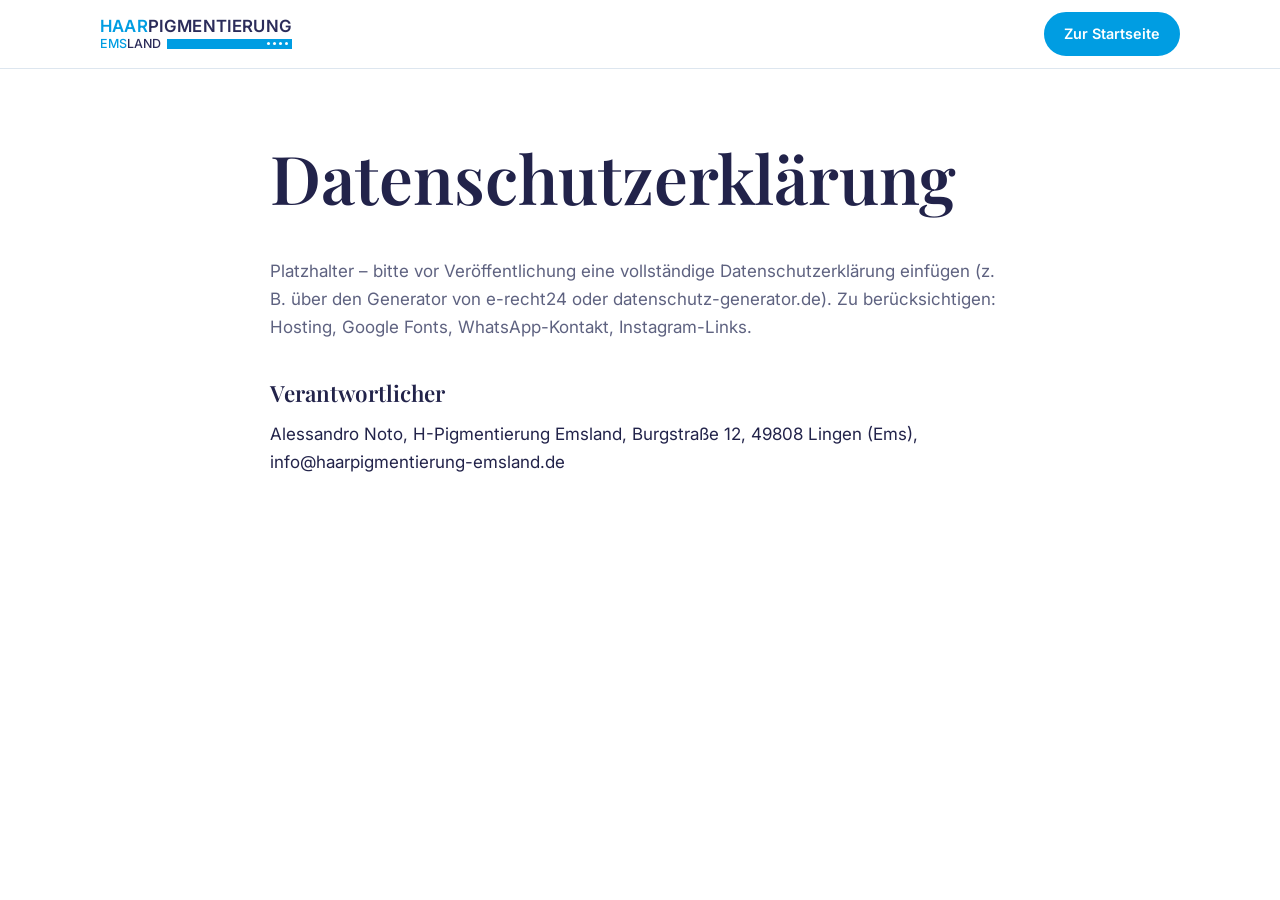
==== datenschutz.html @ f4103098 "Branding aus Instagram übernehmen: Logo, Markenfarben, Studio im 740 Tattoo, Instagram-DM Co-Authore" ====
<!doctype html>
<html lang="de">
<head>
  <meta charset="utf-8">
  <meta name="viewport" content="width=device-width, initial-scale=1">
  <meta name="robots" content="noindex">
  <title>Datenschutzerklärung – Haarpigmentierung Emsland</title>
  <link rel="preconnect" href="https://fonts.googleapis.com">
  <link rel="preconnect" href="https://fonts.gstatic.com" crossorigin>
  <link href="https://fonts.googleapis.com/css2?family=Inter:wght@400;500;600&family=Playfair+Display:wght@500;600&display=swap" rel="stylesheet">
  <link rel="stylesheet" href="assets/styles.css">
</head>
<body>
  <header class="site-header"><div class="container nav"><a href="index.html" class="logo" aria-label="Haarpigmentierung Emsland – Startseite"><span class="l1"><b>HAAR</b>PIGMENTIERUNG</span><span class="l2"><span><b>EMS</b>LAND</span><i></i></span></a><a href="index.html" class="btn btn-small">Zur Startseite</a></div></header>
  <main class="legal">
    <div class="container narrow">
      <h1>Datenschutzerklärung</h1>
      <p class="muted">Platzhalter – bitte vor Veröffentlichung eine vollständige Datenschutzerklärung einfügen (z. B. über den Generator von e-recht24 oder datenschutz-generator.de). Zu berücksichtigen: Hosting, Google Fonts, WhatsApp-Kontakt, Instagram-Links.</p>
      <h2>Verantwortlicher</h2>
      <p>Alessandro Noto, H-Pigmentierung Emsland, Burgstraße 12, 49808 Lingen (Ems), info@haarpigmentierung-emsland.de</p>
    </div>
  </main>
</body>
</html>
---- assets/styles.css ----
:root {
  /* Markenfarben aus dem Logo */
  --blue: #009de2;
  --navy: #2b2c5a;
  --navy-deep: #1b1c3d;

  --bg: #ffffff;
  --bg-alt: #f2f7fb;
  --card: #ffffff;
  --text: #22234a;
  --muted: #5e6280;
  --accent: var(--blue);
  --accent-dark: #0083bd;
  --border: #dde6ef;
  --radius: 14px;
  --max: 1120px;
}

* { box-sizing: border-box; }
html { scroll-behavior: smooth; scroll-padding-top: 72px; }
body {
  margin: 0;
  background: var(--bg);
  color: var(--text);
  font: 400 17px/1.65 "Inter", system-ui, sans-serif;
  -webkit-font-smoothing: antialiased;
}
img { max-width: 100%; display: block; border-radius: var(--radius); }
a { color: var(--accent); }
h1, h2, h3 { font-family: "Playfair Display", Georgia, serif; font-weight: 600; line-height: 1.15; margin: 0 0 .6em; }
h1 { font-size: clamp(2.4rem, 6vw, 4.2rem); }
h2 { font-size: clamp(1.8rem, 4vw, 2.6rem); }
h3 { font-size: 1.25rem; }
p { margin: 0 0 1em; }

.container { width: 100%; max-width: var(--max); margin: 0 auto; padding: 0 20px; }
.narrow { max-width: 780px; }
.section { padding: 96px 0; }
.section-alt { background: var(--bg-alt); }
.eyebrow { text-transform: uppercase; letter-spacing: .16em; font-size: .78rem; font-weight: 600; color: var(--accent); margin-bottom: .8em; }
.muted { color: var(--muted); }
.lead { font-size: 1.15rem; color: var(--muted); max-width: 620px; }

/* Buttons */
.btn {
  display: inline-block; background: var(--accent); color: #fff; text-decoration: none;
  font-weight: 600; padding: 14px 26px; border-radius: 999px; border: 2px solid var(--accent);
  cursor: pointer; font-size: 1rem; transition: background .2s, transform .2s;
}
.btn:hover { background: var(--accent-dark); border-color: var(--accent-dark); transform: translateY(-1px); }
.btn-ghost { background: transparent; color: var(--text); border-color: var(--border); }
.btn-ghost:hover { background: var(--card); border-color: var(--accent); }
.btn-small { padding: 8px 18px; font-size: .9rem; }

/* Header */
.site-header {
  position: sticky; top: 0; z-index: 50;
  background: rgba(255,255,255,.92); backdrop-filter: blur(10px);
  border-bottom: 1px solid var(--border);
}
.nav { display: flex; align-items: center; justify-content: space-between; height: 68px; }
.logo { text-decoration: none; color: var(--navy); font-family: "Inter", sans-serif; font-weight: 600; line-height: 1; display: grid; gap: 3px; }
.logo b { color: var(--blue); font-weight: 600; }
.logo .l1 { font-size: 1.05rem; letter-spacing: .01em; }
.logo .l2 { font-size: .78rem; display: flex; align-items: center; gap: 6px; font-weight: 500; }
.logo .l2 b { font-weight: 500; }
.logo .l2 i { flex: 1; min-width: 60px; height: 10px; background: var(--blue); position: relative; }
.logo .l2 i::after { content: ""; position: absolute; right: 4px; top: 3.5px; width: 3px; height: 3px; border-radius: 50%; background: #fff; box-shadow: -6px 0 #fff, -12px 0 #fff, -18px 0 #fff; }
.hero .logo, .site-footer .logo { color: #fff; }
.nav-links { display: flex; align-items: center; gap: 26px; }
.nav-links a:not(.btn) { color: var(--text); text-decoration: none; font-size: .95rem; opacity: .85; }
.nav-links a:not(.btn):hover { opacity: 1; color: var(--accent); }
.nav-toggle { display: none; background: none; border: 0; padding: 8px; cursor: pointer; }
.nav-toggle span { display: block; width: 24px; height: 2px; background: var(--navy); margin: 5px 0; }

/* Hero */
.hero {
  min-height: calc(100vh - 68px); display: flex; align-items: center; padding: 80px 0;
  background:
    linear-gradient(90deg, rgba(27,28,61,.97) 35%, rgba(27,28,61,.7)),
    radial-gradient(circle at 80% 40%, #0a6fa8 0%, transparent 60%),
    var(--navy-deep);
  color: #fff;
  /* Mit Foto: url("img/hero.jpg") center/cover hinter den Verläufen ergänzen */
}
.hero .lead, .hero .trust { color: #c9cde6; }
.hero .btn-ghost { color: #fff; border-color: rgba(255,255,255,.35); }
.hero .btn-ghost:hover { background: rgba(255,255,255,.08); border-color: var(--blue); }
.hero-cta { display: flex; flex-wrap: wrap; gap: 14px; margin: 30px 0; }
.trust { list-style: none; padding: 0; margin: 0; display: flex; flex-wrap: wrap; gap: 10px 26px; color: var(--muted); font-size: .92rem; }
.trust li::before { content: "✓"; color: var(--accent); margin-right: 8px; }

/* Cards */
.cards { display: grid; grid-template-columns: repeat(auto-fit, minmax(240px, 1fr)); gap: 20px; margin-top: 36px; }
.card, .steps li, .stat, .contact-form { box-shadow: 0 6px 24px rgba(34,35,74,.06); }
.card { background: var(--card); border: 1px solid var(--border); border-radius: var(--radius); padding: 28px; }
.card p { color: var(--muted); margin: 0; }

/* Split */
.split { display: grid; grid-template-columns: 1fr 1fr; gap: 56px; align-items: center; }
.feature-list { list-style: none; padding: 0; margin: 24px 0 0; }
.feature-list li { padding: 12px 0 12px 30px; border-bottom: 1px solid var(--border); position: relative; color: var(--muted); }
.feature-list li strong { color: var(--text); }
.feature-list li::before { content: ""; position: absolute; left: 0; top: 21px; width: 12px; height: 12px; border-radius: 50%; background: var(--accent); }
.stat-grid { display: grid; grid-template-columns: 1fr 1fr; gap: 16px; }
.stat { background: var(--card); border: 1px solid var(--border); border-radius: var(--radius); padding: 28px 22px; color: var(--muted); font-size: .95rem; }
.stat span { display: block; font-family: "Playfair Display", serif; font-size: 2.3rem; color: var(--accent); line-height: 1.1; margin-bottom: 6px; }

/* Steps */
.steps { list-style: none; counter-reset: step; padding: 0; margin: 36px 0 0; display: grid; grid-template-columns: repeat(auto-fit, minmax(230px, 1fr)); gap: 20px; }
.steps li { counter-increment: step; background: var(--card); border: 1px solid var(--border); border-radius: var(--radius); padding: 28px; }
.steps li::before { content: "0" counter(step); display: block; font-family: "Playfair Display", serif; font-size: 2rem; color: var(--accent); margin-bottom: 10px; }
.steps p { color: var(--muted); margin: 0; }

/* Gallery / Platzhalter */
.gallery { display: grid; grid-template-columns: repeat(auto-fill, minmax(260px, 1fr)); gap: 16px; margin-top: 30px; }
.gallery img { aspect-ratio: 4/5; object-fit: cover; width: 100%; }
.ph {
  aspect-ratio: 4/5; border: 1px dashed #b9c7d6; border-radius: var(--radius);
  display: grid; place-items: center; color: #8a93a8; font-size: .9rem; background: #e9f0f6;
}
.ph-portrait { aspect-ratio: 4/5; }

/* FAQ */
details { border-bottom: 1px solid var(--border); padding: 18px 0; }
summary { cursor: pointer; font-weight: 600; font-size: 1.05rem; list-style: none; display: flex; justify-content: space-between; gap: 20px; }
summary::-webkit-details-marker { display: none; }
summary::after { content: "+"; color: var(--accent); font-size: 1.4rem; line-height: 1; transition: transform .2s; }
details[open] summary::after { transform: rotate(45deg); }
details p { color: var(--muted); margin: 12px 0 0; }

/* Kontakt */
.contact { background: linear-gradient(180deg, var(--bg) 0%, #e3f2fb 100%); }
.contact-list { list-style: none; padding: 0; margin: 24px 0 0; }
.contact-list li { padding: 8px 0; color: var(--muted); }
.contact-list strong { color: var(--text); }
.contact-form { background: var(--card); border: 1px solid var(--border); border-radius: var(--radius); padding: 30px; display: grid; gap: 16px; }
.contact-form label { display: grid; gap: 6px; font-size: .9rem; color: var(--muted); }
.contact-form input, .contact-form select, .contact-form textarea {
  background: var(--bg-alt); border: 1px solid var(--border); border-radius: 10px; color: var(--text);
  padding: 12px 14px; font: inherit;
}
.contact-form input:focus, .contact-form select:focus, .contact-form textarea:focus { outline: 2px solid var(--accent); border-color: transparent; }
.contact-form .check { display: flex; gap: 10px; align-items: flex-start; font-size: .85rem; }
.contact-form .check input { margin-top: 4px; }
.form-note { font-size: .8rem; color: var(--muted); margin: 0; text-align: center; }

/* Footer */
.site-footer { background: var(--navy-deep); padding: 30px 0; color: #c9cde6; font-size: .9rem; }
.footer-inner { display: flex; justify-content: space-between; flex-wrap: wrap; gap: 14px; }
.footer-inner p { margin: 0; }
.footer-inner nav { display: flex; gap: 20px; }
.footer-inner a { color: #c9cde6; text-decoration: none; }
.footer-inner a:hover { color: var(--accent); }

/* WhatsApp-Button */
.wa-float {
  position: fixed; right: 20px; bottom: 20px; z-index: 60; width: 58px; height: 58px; border-radius: 50%;
  background: #25d366; color: #fff; display: grid; place-items: center; box-shadow: 0 8px 24px rgba(0,0,0,.4);
  transition: transform .2s;
}
.wa-float:hover { transform: scale(1.07); }

/* Unterseiten */
.legal { padding: 70px 0; }
.legal h2 { font-size: 1.4rem; margin-top: 1.8em; }

/* Mobile */
@media (max-width: 860px) {
  .section { padding: 70px 0; }
  .split { grid-template-columns: 1fr; gap: 36px; }
  .nav-toggle { display: block; }
  .nav-links {
    position: absolute; top: 68px; left: 0; right: 0; flex-direction: column; align-items: flex-start;
    background: var(--bg); border-bottom: 1px solid var(--border); padding: 20px; gap: 18px; display: none;
  }
  .nav-links.open { display: flex; }
  .hero { min-height: auto; padding: 70px 0 80px; }
}
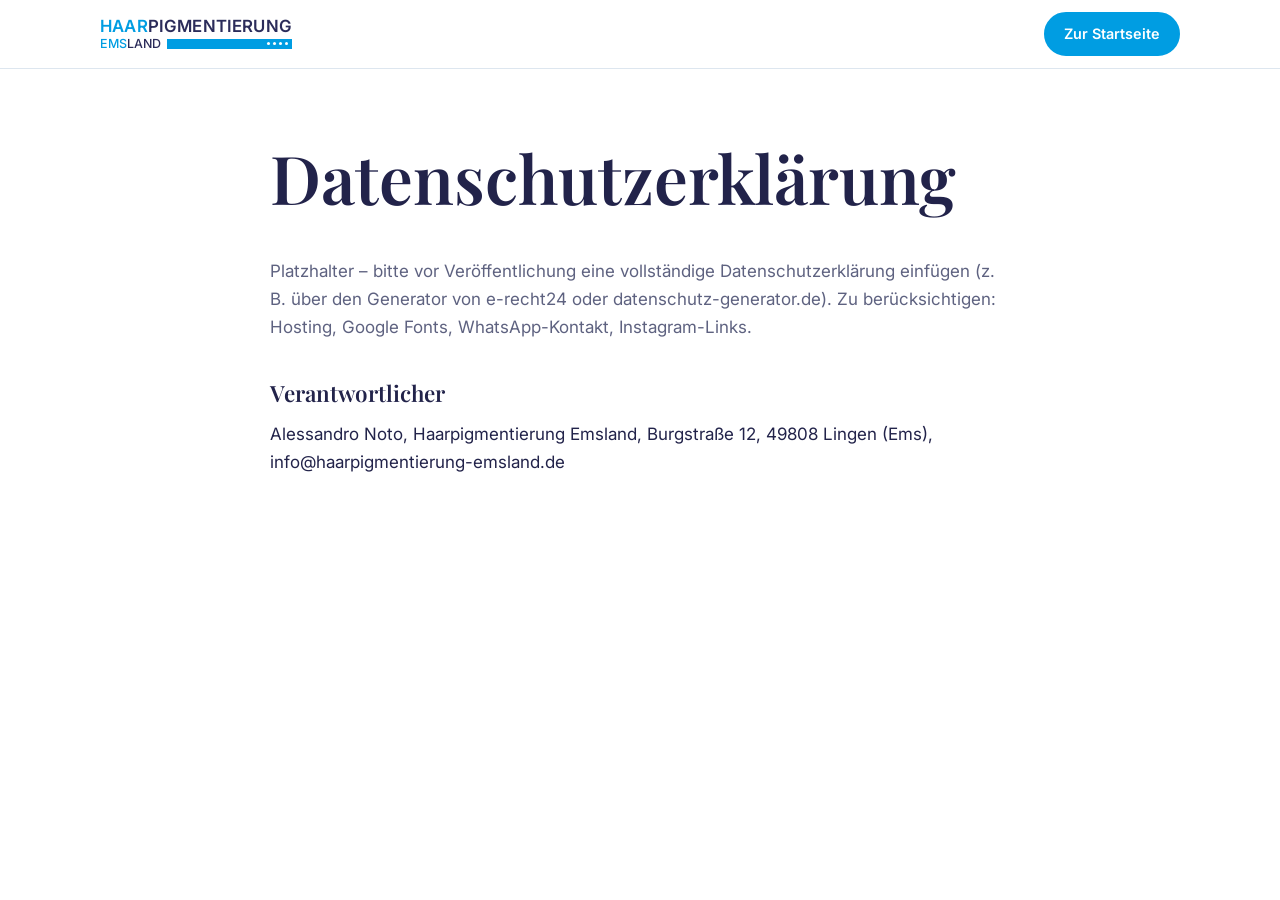
==== commit b359d797: "Telefon/WhatsApp eintragen, Firmenname Haarpigmentierung Emsland korrigieren Co-Authored-By: Claude " ====
--- a/datenschutz.html
+++ b/datenschutz.html
@@ -17,7 +17,7 @@
       <h1>Datenschutzerklärung</h1>
       <p class="muted">Platzhalter – bitte vor Veröffentlichung eine vollständige Datenschutzerklärung einfügen (z. B. über den Generator von e-recht24 oder datenschutz-generator.de). Zu berücksichtigen: Hosting, Google Fonts, WhatsApp-Kontakt, Instagram-Links.</p>
       <h2>Verantwortlicher</h2>
-      <p>Alessandro Noto, H-Pigmentierung Emsland, Burgstraße 12, 49808 Lingen (Ems), info@haarpigmentierung-emsland.de</p>
+      <p>Alessandro Noto, Haarpigmentierung Emsland, Burgstraße 12, 49808 Lingen (Ems), info@haarpigmentierung-emsland.de</p>
     </div>
   </main>
 </body>
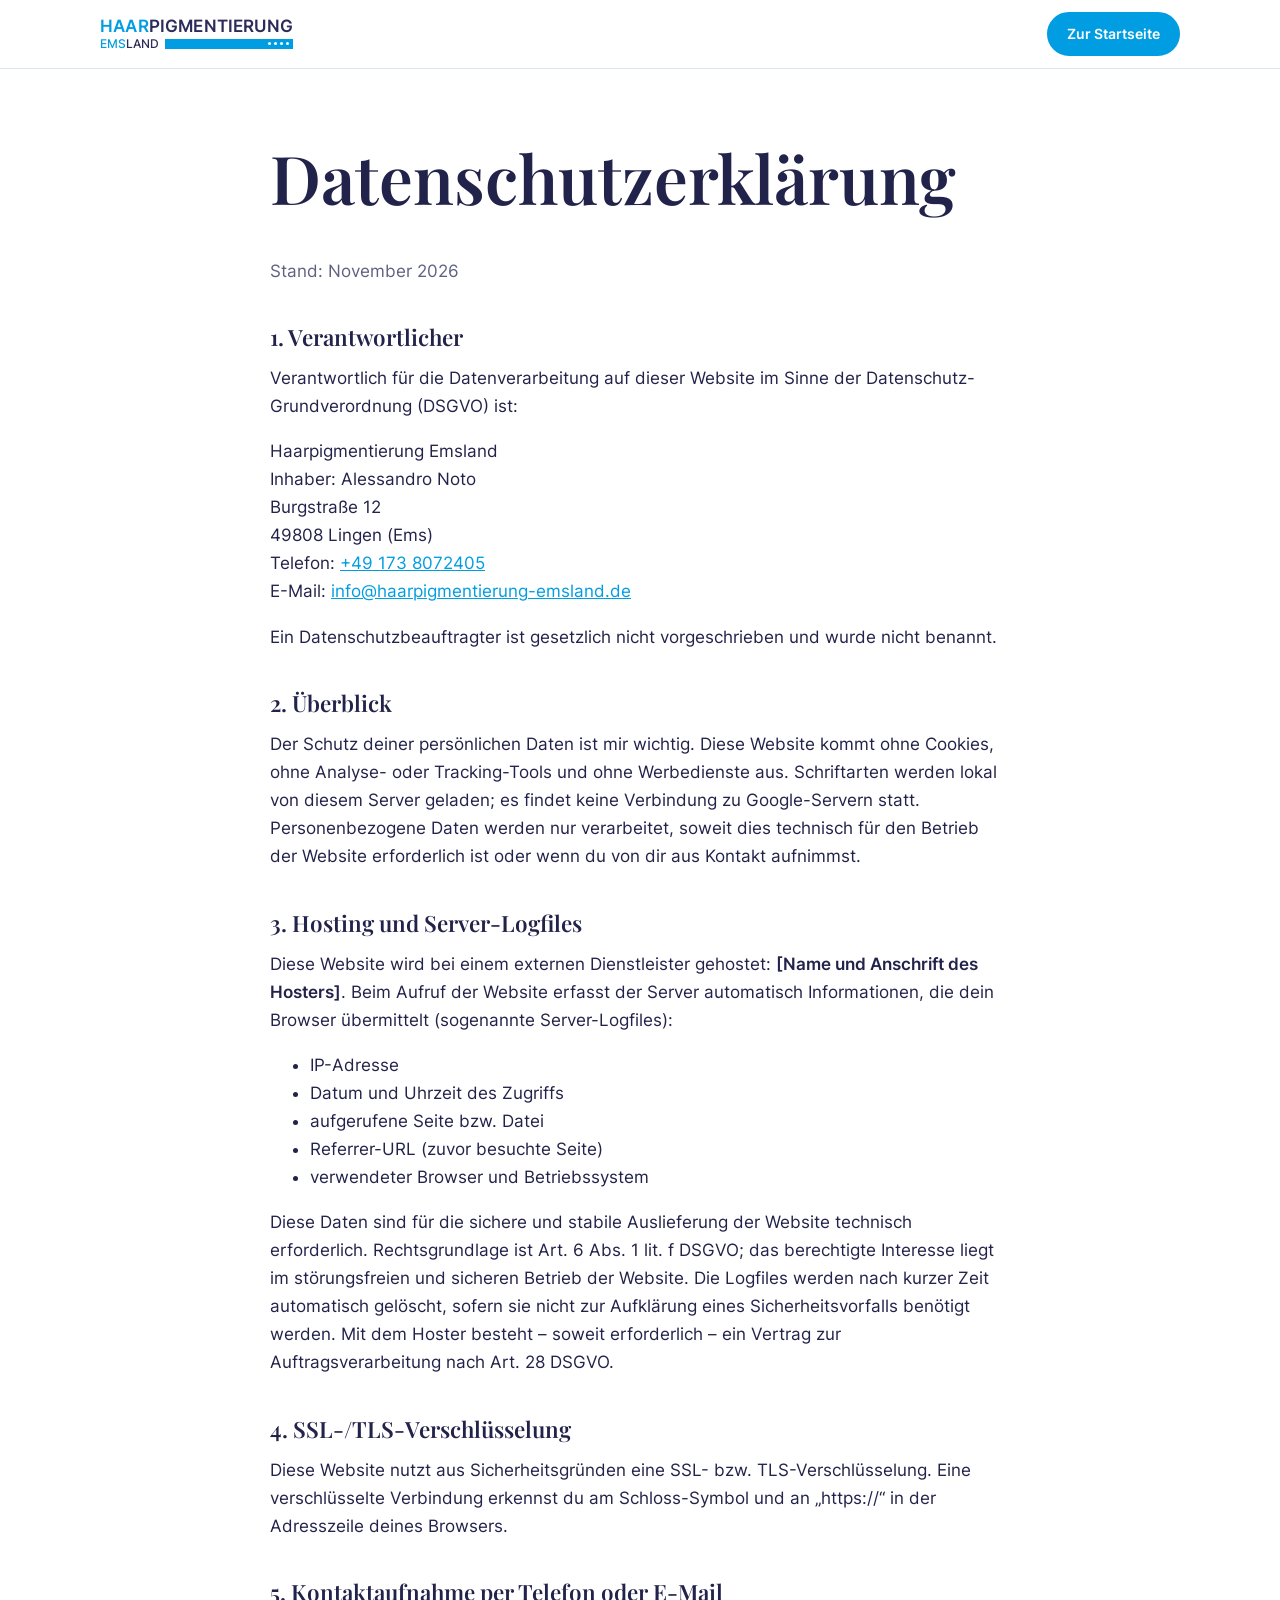
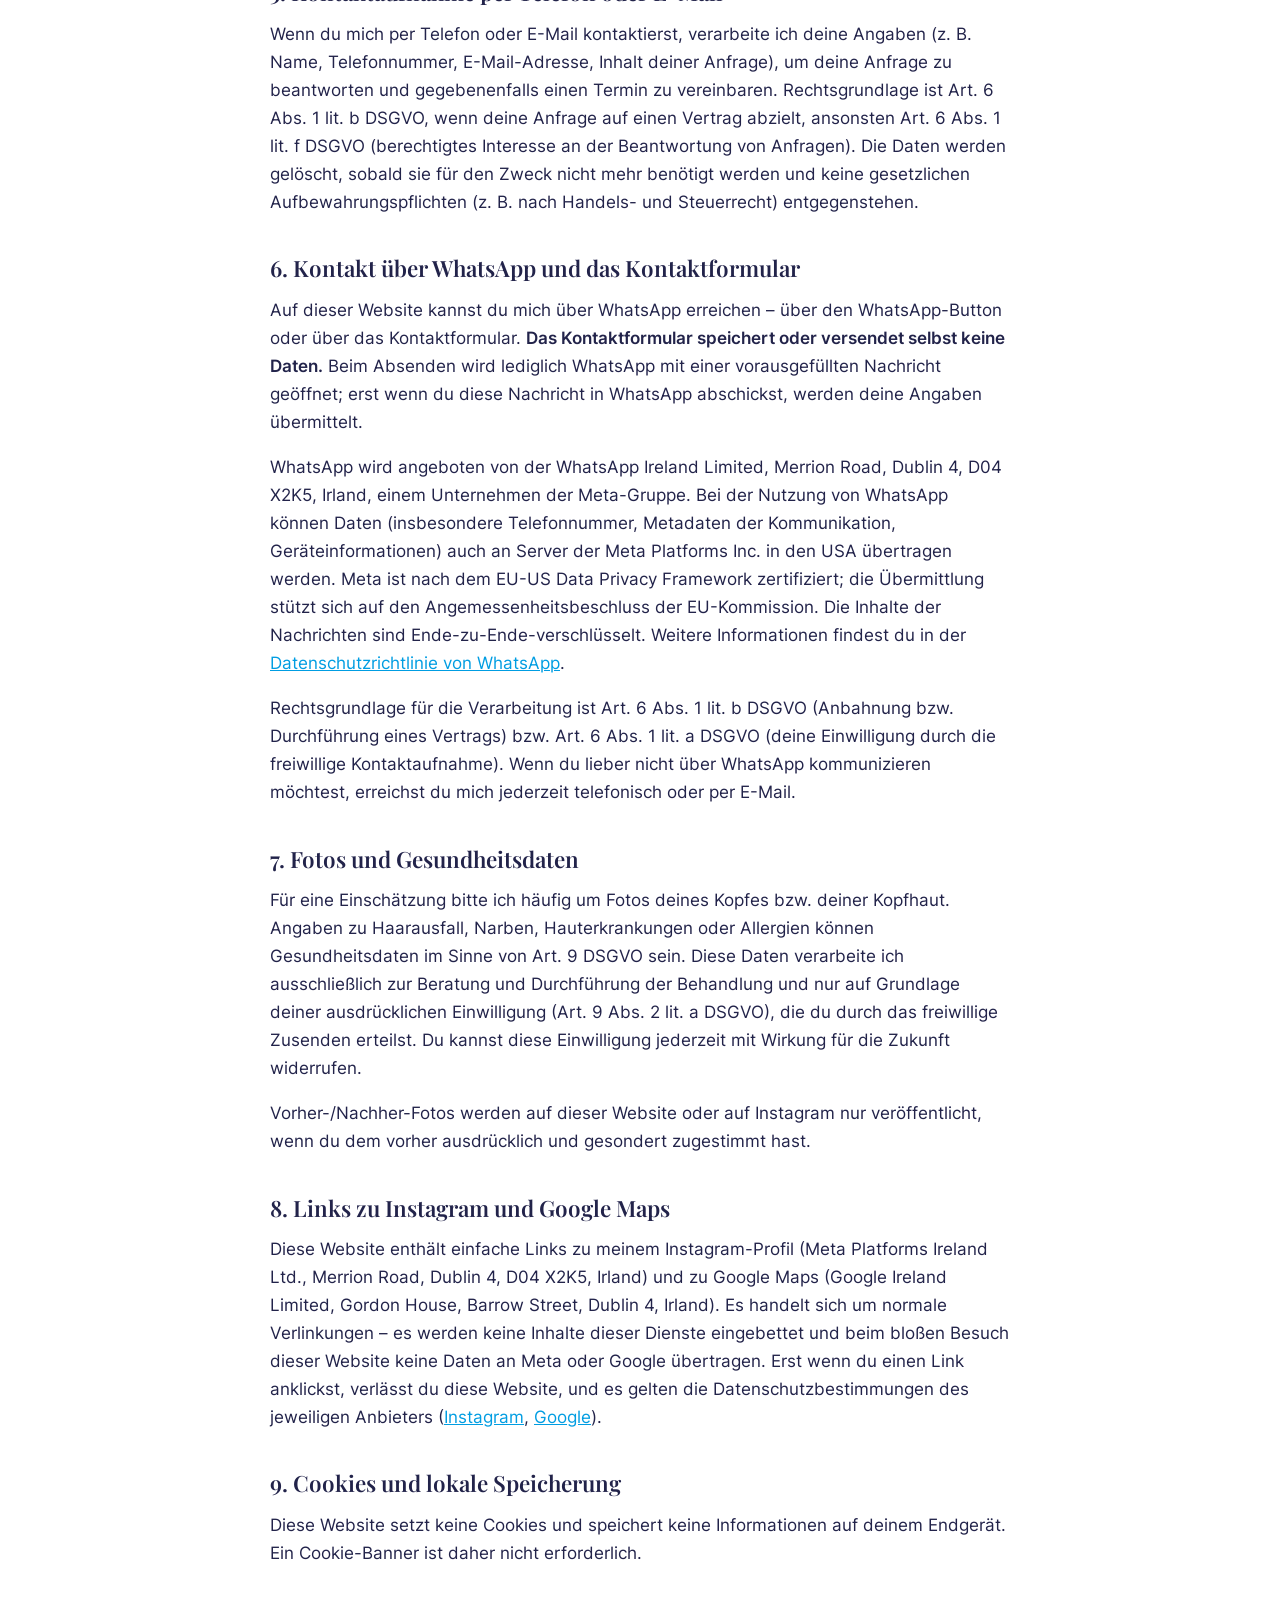
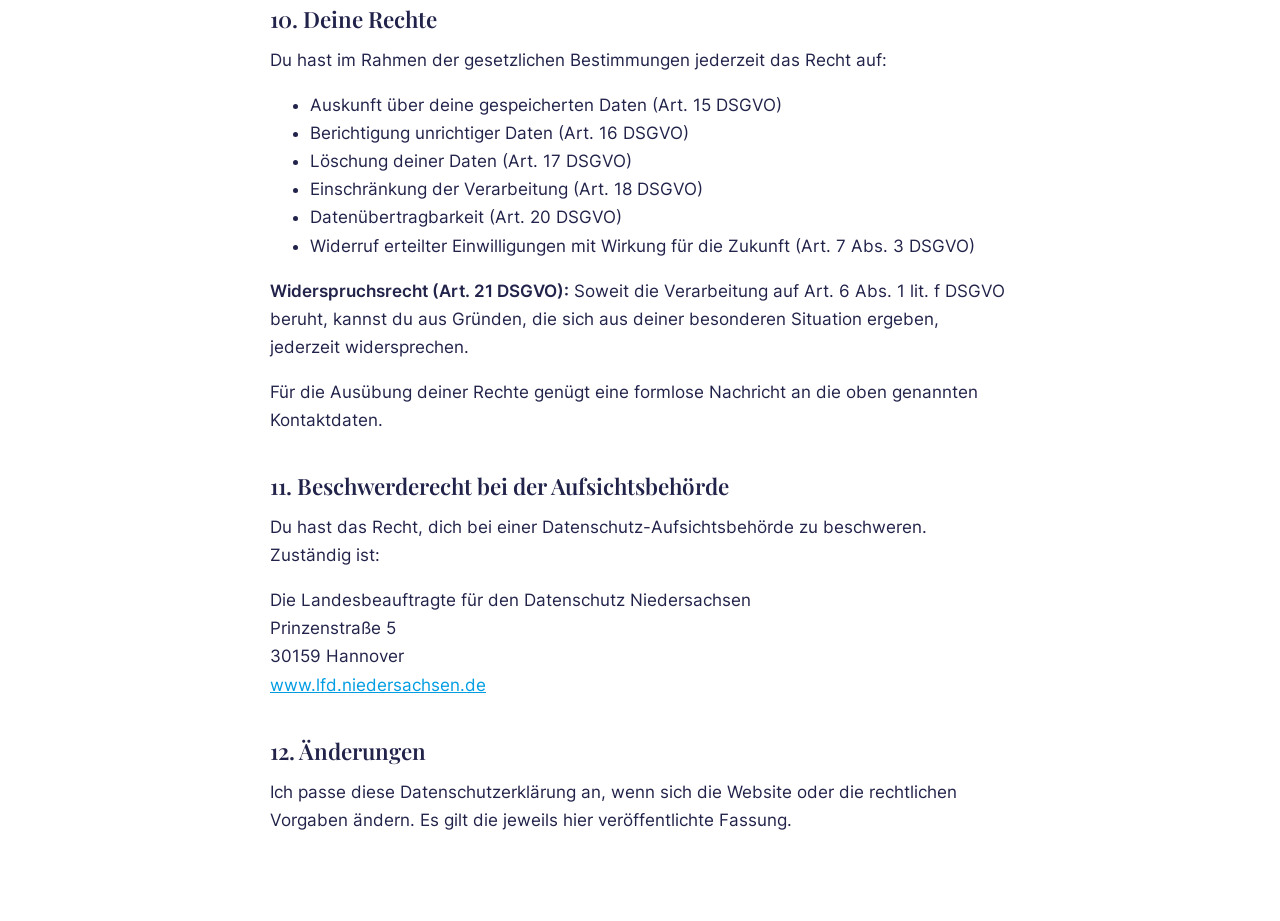
==== commit 5f0fd136: "Datenschutzerklärung erstellen, Schriften lokal einbinden (keine Google-Fonts-Verbindung) Co-Authore" ====
--- a/datenschutz.html
+++ b/datenschutz.html
@@ -5,9 +5,6 @@
   <meta name="viewport" content="width=device-width, initial-scale=1">
   <meta name="robots" content="noindex">
   <title>Datenschutzerklärung – Haarpigmentierung Emsland</title>
-  <link rel="preconnect" href="https://fonts.googleapis.com">
-  <link rel="preconnect" href="https://fonts.gstatic.com" crossorigin>
-  <link href="https://fonts.googleapis.com/css2?family=Inter:wght@400;500;600&family=Playfair+Display:wght@500;600&display=swap" rel="stylesheet">
   <link rel="stylesheet" href="assets/styles.css">
 </head>
 <body>
@@ -15,9 +12,67 @@
   <main class="legal">
     <div class="container narrow">
       <h1>Datenschutzerklärung</h1>
-      <p class="muted">Platzhalter – bitte vor Veröffentlichung eine vollständige Datenschutzerklärung einfügen (z. B. über den Generator von e-recht24 oder datenschutz-generator.de). Zu berücksichtigen: Hosting, Google Fonts, WhatsApp-Kontakt, Instagram-Links.</p>
-      <h2>Verantwortlicher</h2>
-      <p>Alessandro Noto, Haarpigmentierung Emsland, Burgstraße 12, 49808 Lingen (Ems), info@haarpigmentierung-emsland.de</p>
+      <p class="muted">Stand: November 2026</p>
+
+      <h2>1. Verantwortlicher</h2>
+      <p>Verantwortlich für die Datenverarbeitung auf dieser Website im Sinne der Datenschutz-Grundverordnung (DSGVO) ist:</p>
+      <p>Haarpigmentierung Emsland<br>Inhaber: Alessandro Noto<br>Burgstraße 12<br>49808 Lingen (Ems)<br>Telefon: <a href="tel:+491738072405">+49 173 8072405</a><br>E-Mail: <a href="mailto:info@haarpigmentierung-emsland.de">info@haarpigmentierung-emsland.de</a></p>
+      <p>Ein Datenschutzbeauftragter ist gesetzlich nicht vorgeschrieben und wurde nicht benannt.</p>
+
+      <h2>2. Überblick</h2>
+      <p>Der Schutz deiner persönlichen Daten ist mir wichtig. Diese Website kommt ohne Cookies, ohne Analyse- oder Tracking-Tools und ohne Werbedienste aus. Schriftarten werden lokal von diesem Server geladen; es findet keine Verbindung zu Google-Servern statt. Personenbezogene Daten werden nur verarbeitet, soweit dies technisch für den Betrieb der Website erforderlich ist oder wenn du von dir aus Kontakt aufnimmst.</p>
+
+      <h2>3. Hosting und Server-Logfiles</h2>
+      <p>Diese Website wird bei einem externen Dienstleister gehostet: <strong>[Name und Anschrift des Hosters]</strong>. Beim Aufruf der Website erfasst der Server automatisch Informationen, die dein Browser übermittelt (sogenannte Server-Logfiles):</p>
+      <ul>
+        <li>IP-Adresse</li>
+        <li>Datum und Uhrzeit des Zugriffs</li>
+        <li>aufgerufene Seite bzw. Datei</li>
+        <li>Referrer-URL (zuvor besuchte Seite)</li>
+        <li>verwendeter Browser und Betriebssystem</li>
+      </ul>
+      <p>Diese Daten sind für die sichere und stabile Auslieferung der Website technisch erforderlich. Rechtsgrundlage ist Art. 6 Abs. 1 lit. f DSGVO; das berechtigte Interesse liegt im störungsfreien und sicheren Betrieb der Website. Die Logfiles werden nach kurzer Zeit automatisch gelöscht, sofern sie nicht zur Aufklärung eines Sicherheitsvorfalls benötigt werden. Mit dem Hoster besteht – soweit erforderlich – ein Vertrag zur Auftragsverarbeitung nach Art. 28 DSGVO.</p>
+
+      <h2>4. SSL-/TLS-Verschlüsselung</h2>
+      <p>Diese Website nutzt aus Sicherheitsgründen eine SSL- bzw. TLS-Verschlüsselung. Eine verschlüsselte Verbindung erkennst du am Schloss-Symbol und an „https://“ in der Adresszeile deines Browsers.</p>
+
+      <h2>5. Kontaktaufnahme per Telefon oder E-Mail</h2>
+      <p>Wenn du mich per Telefon oder E-Mail kontaktierst, verarbeite ich deine Angaben (z. B. Name, Telefonnummer, E-Mail-Adresse, Inhalt deiner Anfrage), um deine Anfrage zu beantworten und gegebenenfalls einen Termin zu vereinbaren. Rechtsgrundlage ist Art. 6 Abs. 1 lit. b DSGVO, wenn deine Anfrage auf einen Vertrag abzielt, ansonsten Art. 6 Abs. 1 lit. f DSGVO (berechtigtes Interesse an der Beantwortung von Anfragen). Die Daten werden gelöscht, sobald sie für den Zweck nicht mehr benötigt werden und keine gesetzlichen Aufbewahrungspflichten (z. B. nach Handels- und Steuerrecht) entgegenstehen.</p>
+
+      <h2>6. Kontakt über WhatsApp und das Kontaktformular</h2>
+      <p>Auf dieser Website kannst du mich über WhatsApp erreichen – über den WhatsApp-Button oder über das Kontaktformular. <strong>Das Kontaktformular speichert oder versendet selbst keine Daten.</strong> Beim Absenden wird lediglich WhatsApp mit einer vorausgefüllten Nachricht geöffnet; erst wenn du diese Nachricht in WhatsApp abschickst, werden deine Angaben übermittelt.</p>
+      <p>WhatsApp wird angeboten von der WhatsApp Ireland Limited, Merrion Road, Dublin 4, D04 X2K5, Irland, einem Unternehmen der Meta-Gruppe. Bei der Nutzung von WhatsApp können Daten (insbesondere Telefonnummer, Metadaten der Kommunikation, Geräteinformationen) auch an Server der Meta Platforms Inc. in den USA übertragen werden. Meta ist nach dem EU-US Data Privacy Framework zertifiziert; die Übermittlung stützt sich auf den Angemessenheitsbeschluss der EU-Kommission. Die Inhalte der Nachrichten sind Ende-zu-Ende-verschlüsselt. Weitere Informationen findest du in der <a href="https://www.whatsapp.com/legal/privacy-policy-eea" target="_blank" rel="noopener">Datenschutzrichtlinie von WhatsApp</a>.</p>
+      <p>Rechtsgrundlage für die Verarbeitung ist Art. 6 Abs. 1 lit. b DSGVO (Anbahnung bzw. Durchführung eines Vertrags) bzw. Art. 6 Abs. 1 lit. a DSGVO (deine Einwilligung durch die freiwillige Kontaktaufnahme). Wenn du lieber nicht über WhatsApp kommunizieren möchtest, erreichst du mich jederzeit telefonisch oder per E-Mail.</p>
+
+      <h2>7. Fotos und Gesundheitsdaten</h2>
+      <p>Für eine Einschätzung bitte ich häufig um Fotos deines Kopfes bzw. deiner Kopfhaut. Angaben zu Haarausfall, Narben, Hauterkrankungen oder Allergien können Gesundheitsdaten im Sinne von Art. 9 DSGVO sein. Diese Daten verarbeite ich ausschließlich zur Beratung und Durchführung der Behandlung und nur auf Grundlage deiner ausdrücklichen Einwilligung (Art. 9 Abs. 2 lit. a DSGVO), die du durch das freiwillige Zusenden erteilst. Du kannst diese Einwilligung jederzeit mit Wirkung für die Zukunft widerrufen.</p>
+      <p>Vorher-/Nachher-Fotos werden auf dieser Website oder auf Instagram nur veröffentlicht, wenn du dem vorher ausdrücklich und gesondert zugestimmt hast.</p>
+
+      <h2>8. Links zu Instagram und Google Maps</h2>
+      <p>Diese Website enthält einfache Links zu meinem Instagram-Profil (Meta Platforms Ireland Ltd., Merrion Road, Dublin 4, D04 X2K5, Irland) und zu Google Maps (Google Ireland Limited, Gordon House, Barrow Street, Dublin 4, Irland). Es handelt sich um normale Verlinkungen – es werden keine Inhalte dieser Dienste eingebettet und beim bloßen Besuch dieser Website keine Daten an Meta oder Google übertragen. Erst wenn du einen Link anklickst, verlässt du diese Website, und es gelten die Datenschutzbestimmungen des jeweiligen Anbieters (<a href="https://privacycenter.instagram.com/policy" target="_blank" rel="noopener">Instagram</a>, <a href="https://policies.google.com/privacy" target="_blank" rel="noopener">Google</a>).</p>
+
+      <h2>9. Cookies und lokale Speicherung</h2>
+      <p>Diese Website setzt keine Cookies und speichert keine Informationen auf deinem Endgerät. Ein Cookie-Banner ist daher nicht erforderlich.</p>
+
+      <h2>10. Deine Rechte</h2>
+      <p>Du hast im Rahmen der gesetzlichen Bestimmungen jederzeit das Recht auf:</p>
+      <ul>
+        <li>Auskunft über deine gespeicherten Daten (Art. 15 DSGVO)</li>
+        <li>Berichtigung unrichtiger Daten (Art. 16 DSGVO)</li>
+        <li>Löschung deiner Daten (Art. 17 DSGVO)</li>
+        <li>Einschränkung der Verarbeitung (Art. 18 DSGVO)</li>
+        <li>Datenübertragbarkeit (Art. 20 DSGVO)</li>
+        <li>Widerruf erteilter Einwilligungen mit Wirkung für die Zukunft (Art. 7 Abs. 3 DSGVO)</li>
+      </ul>
+      <p><strong>Widerspruchsrecht (Art. 21 DSGVO):</strong> Soweit die Verarbeitung auf Art. 6 Abs. 1 lit. f DSGVO beruht, kannst du aus Gründen, die sich aus deiner besonderen Situation ergeben, jederzeit widersprechen.</p>
+      <p>Für die Ausübung deiner Rechte genügt eine formlose Nachricht an die oben genannten Kontaktdaten.</p>
+
+      <h2>11. Beschwerderecht bei der Aufsichtsbehörde</h2>
+      <p>Du hast das Recht, dich bei einer Datenschutz-Aufsichtsbehörde zu beschweren. Zuständig ist:</p>
+      <p>Die Landesbeauftragte für den Datenschutz Niedersachsen<br>Prinzenstraße 5<br>30159 Hannover<br><a href="https://www.lfd.niedersachsen.de" target="_blank" rel="noopener">www.lfd.niedersachsen.de</a></p>
+
+      <h2>12. Änderungen</h2>
+      <p>Ich passe diese Datenschutzerklärung an, wenn sich die Website oder die rechtlichen Vorgaben ändern. Es gilt die jeweils hier veröffentlichte Fassung.</p>
     </div>
   </main>
 </body>
--- a/assets/styles.css
+++ b/assets/styles.css
@@ -1,3 +1,10 @@
+/* Schriften lokal eingebunden (keine Verbindung zu Google) */
+@font-face { font-family: "Inter"; font-style: normal; font-weight: 400; font-display: swap; src: url("fonts/inter-latin-400-normal.woff2") format("woff2"); }
+@font-face { font-family: "Inter"; font-style: normal; font-weight: 500; font-display: swap; src: url("fonts/inter-latin-500-normal.woff2") format("woff2"); }
+@font-face { font-family: "Inter"; font-style: normal; font-weight: 600; font-display: swap; src: url("fonts/inter-latin-600-normal.woff2") format("woff2"); }
+@font-face { font-family: "Playfair Display"; font-style: normal; font-weight: 500; font-display: swap; src: url("fonts/playfair-display-latin-500-normal.woff2") format("woff2"); }
+@font-face { font-family: "Playfair Display"; font-style: normal; font-weight: 600; font-display: swap; src: url("fonts/playfair-display-latin-600-normal.woff2") format("woff2"); }
+
 :root {
   /* Markenfarben aus dem Logo */
   --blue: #009de2;
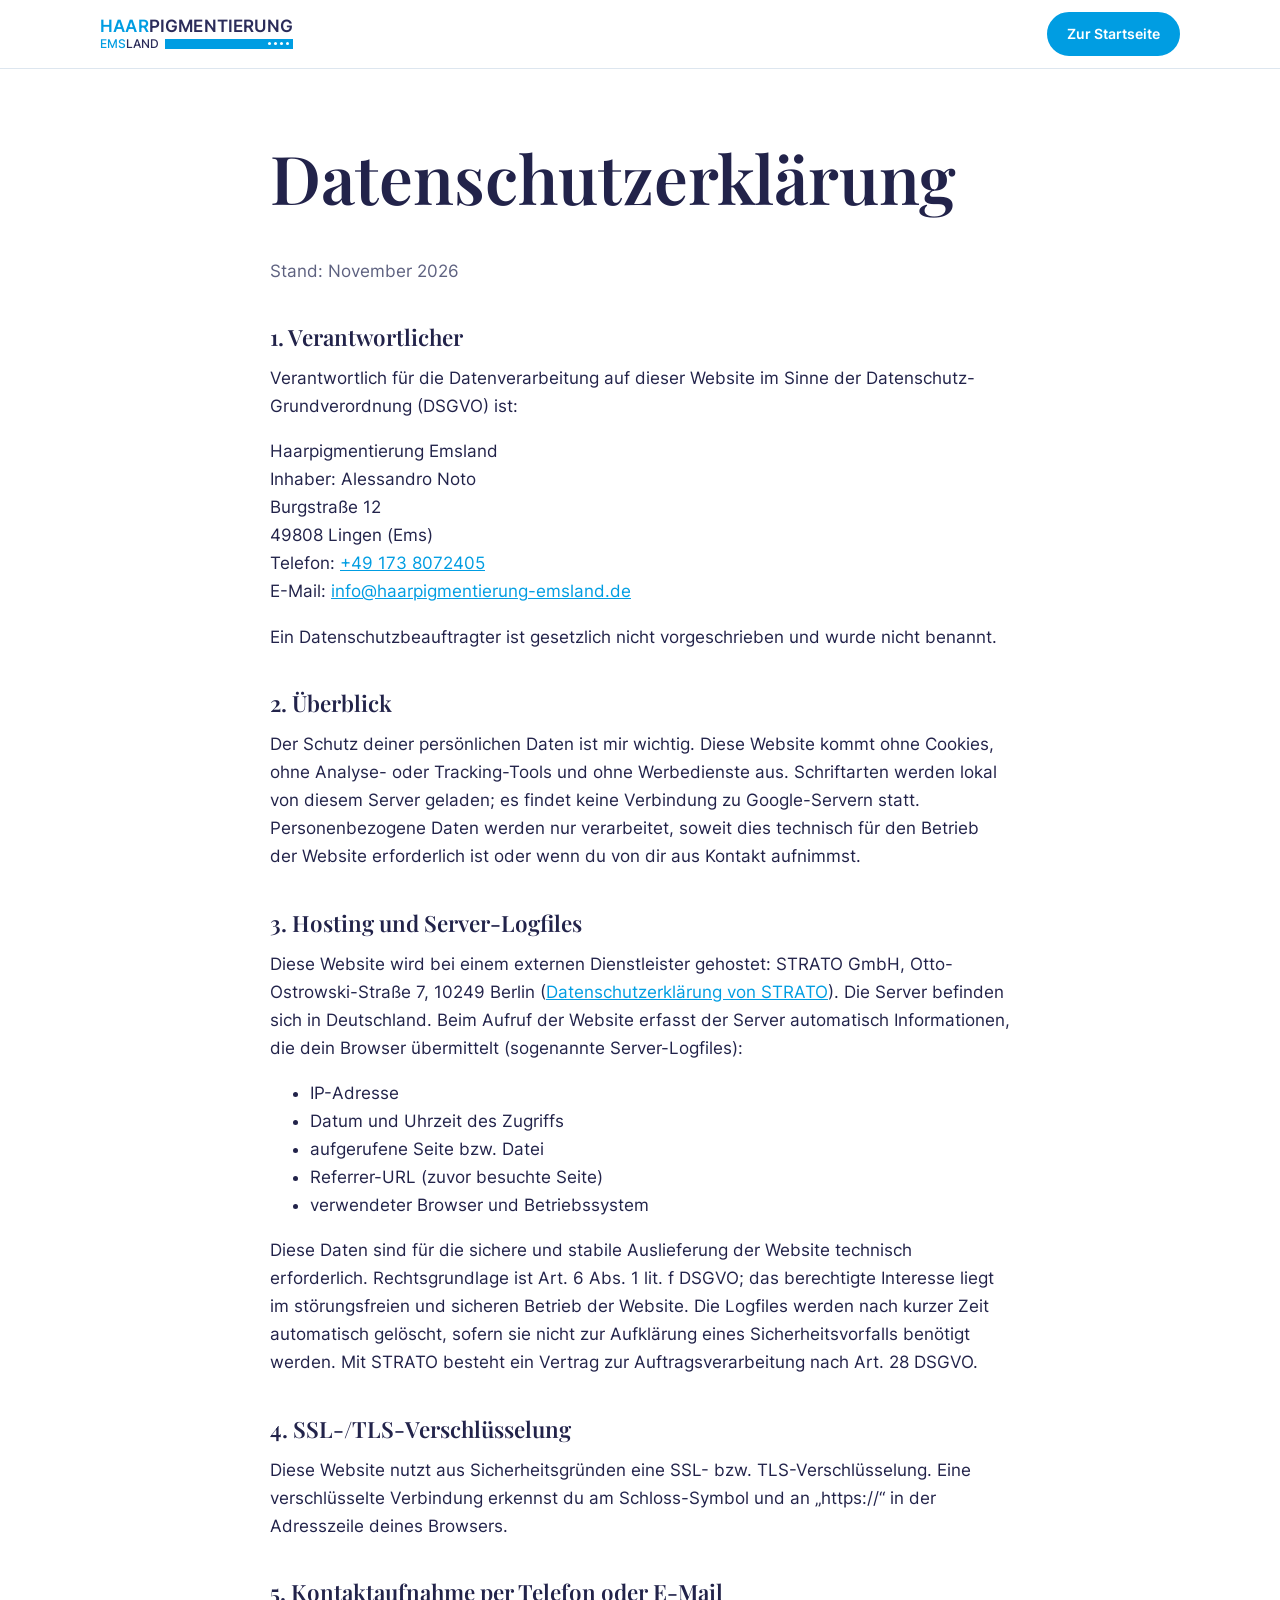
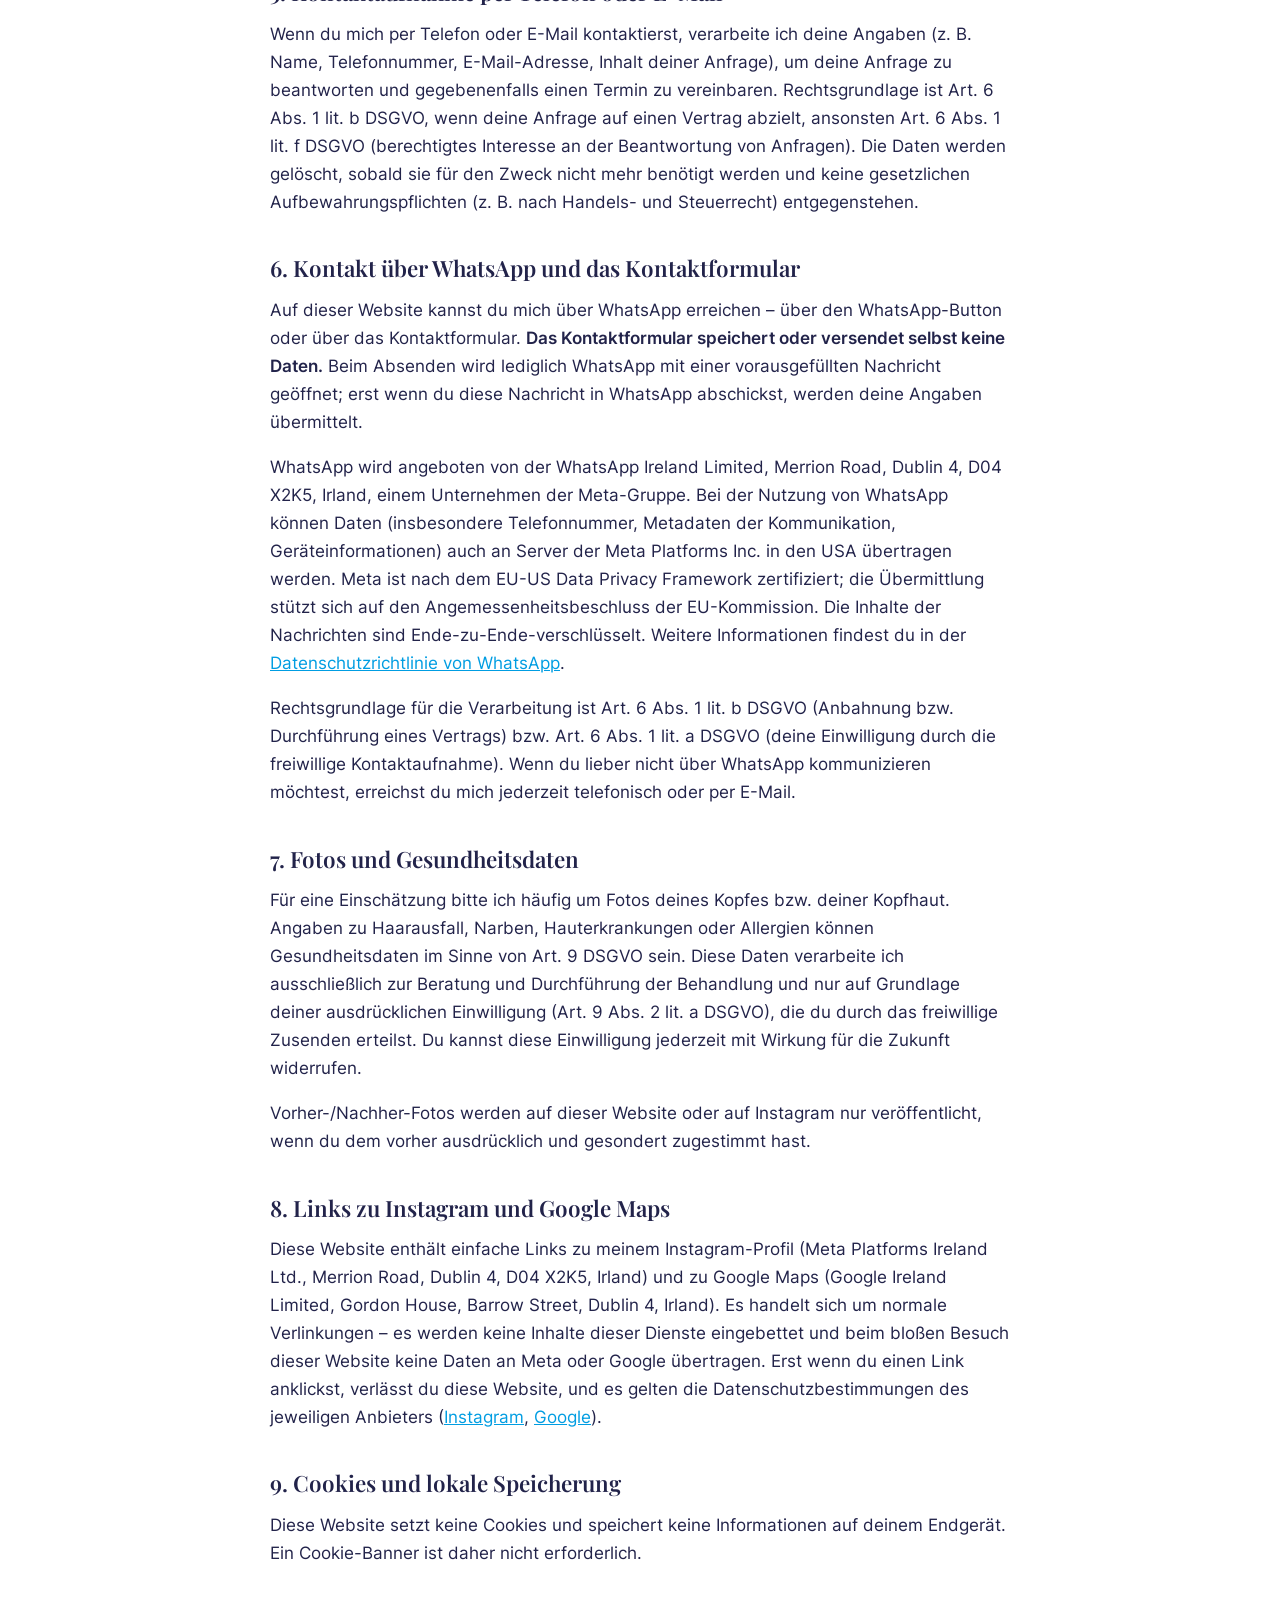
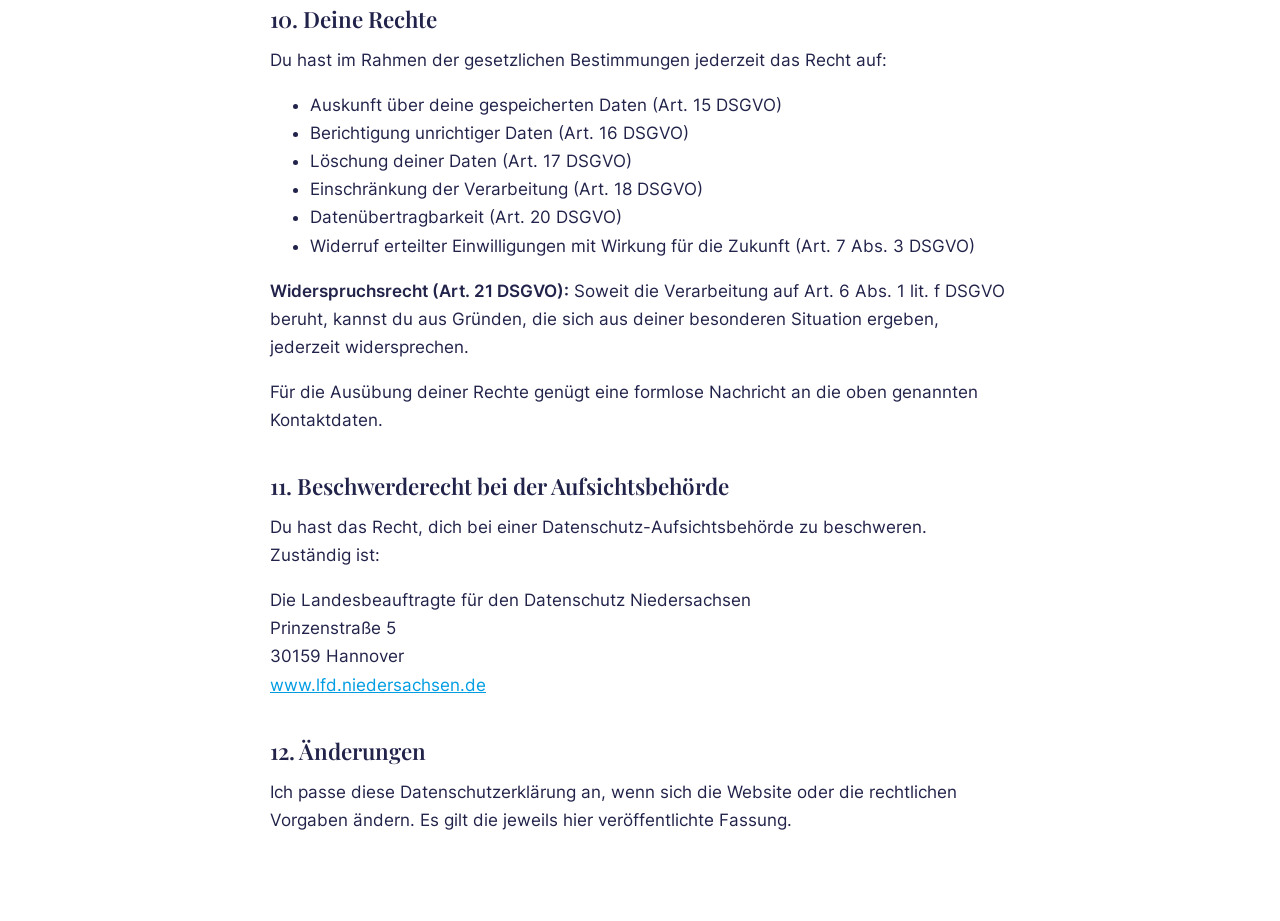
==== commit 26c23718: "Datenschutz: STRATO als Hoster eintragen Co-Authored-By: Claude Opus 5.5 <noreply@anthropic.com> Cla" ====
--- a/datenschutz.html
+++ b/datenschutz.html
@@ -23,7 +23,7 @@
       <p>Der Schutz deiner persönlichen Daten ist mir wichtig. Diese Website kommt ohne Cookies, ohne Analyse- oder Tracking-Tools und ohne Werbedienste aus. Schriftarten werden lokal von diesem Server geladen; es findet keine Verbindung zu Google-Servern statt. Personenbezogene Daten werden nur verarbeitet, soweit dies technisch für den Betrieb der Website erforderlich ist oder wenn du von dir aus Kontakt aufnimmst.</p>
 
       <h2>3. Hosting und Server-Logfiles</h2>
-      <p>Diese Website wird bei einem externen Dienstleister gehostet: <strong>[Name und Anschrift des Hosters]</strong>. Beim Aufruf der Website erfasst der Server automatisch Informationen, die dein Browser übermittelt (sogenannte Server-Logfiles):</p>
+      <p>Diese Website wird bei einem externen Dienstleister gehostet: STRATO GmbH, Otto-Ostrowski-Straße 7, 10249 Berlin (<a href="https://www.strato.de/datenschutz/" target="_blank" rel="noopener">Datenschutzerklärung von STRATO</a>). Die Server befinden sich in Deutschland. Beim Aufruf der Website erfasst der Server automatisch Informationen, die dein Browser übermittelt (sogenannte Server-Logfiles):</p>
       <ul>
         <li>IP-Adresse</li>
         <li>Datum und Uhrzeit des Zugriffs</li>
@@ -31,7 +31,7 @@
         <li>Referrer-URL (zuvor besuchte Seite)</li>
         <li>verwendeter Browser und Betriebssystem</li>
       </ul>
-      <p>Diese Daten sind für die sichere und stabile Auslieferung der Website technisch erforderlich. Rechtsgrundlage ist Art. 6 Abs. 1 lit. f DSGVO; das berechtigte Interesse liegt im störungsfreien und sicheren Betrieb der Website. Die Logfiles werden nach kurzer Zeit automatisch gelöscht, sofern sie nicht zur Aufklärung eines Sicherheitsvorfalls benötigt werden. Mit dem Hoster besteht – soweit erforderlich – ein Vertrag zur Auftragsverarbeitung nach Art. 28 DSGVO.</p>
+      <p>Diese Daten sind für die sichere und stabile Auslieferung der Website technisch erforderlich. Rechtsgrundlage ist Art. 6 Abs. 1 lit. f DSGVO; das berechtigte Interesse liegt im störungsfreien und sicheren Betrieb der Website. Die Logfiles werden nach kurzer Zeit automatisch gelöscht, sofern sie nicht zur Aufklärung eines Sicherheitsvorfalls benötigt werden. Mit STRATO besteht ein Vertrag zur Auftragsverarbeitung nach Art. 28 DSGVO.</p>
 
       <h2>4. SSL-/TLS-Verschlüsselung</h2>
       <p>Diese Website nutzt aus Sicherheitsgründen eine SSL- bzw. TLS-Verschlüsselung. Eine verschlüsselte Verbindung erkennst du am Schloss-Symbol und an „https://“ in der Adresszeile deines Browsers.</p>
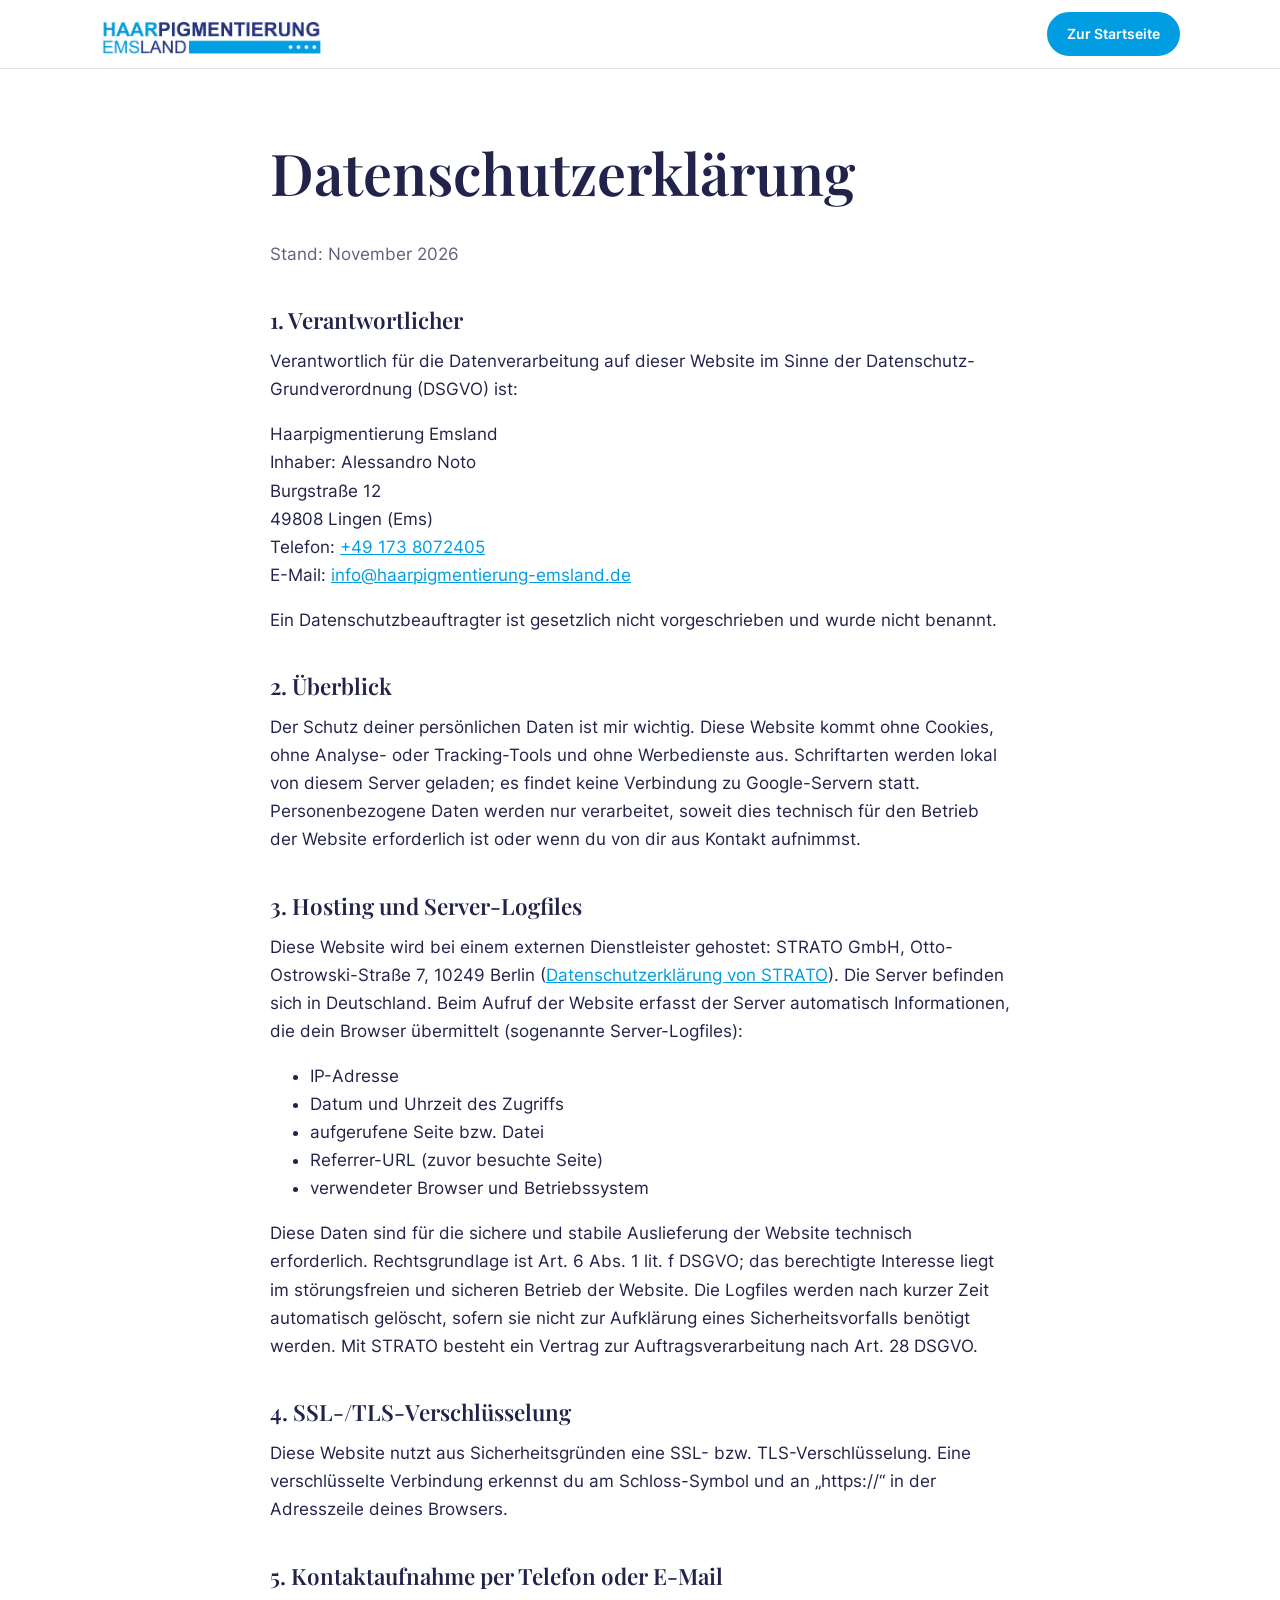
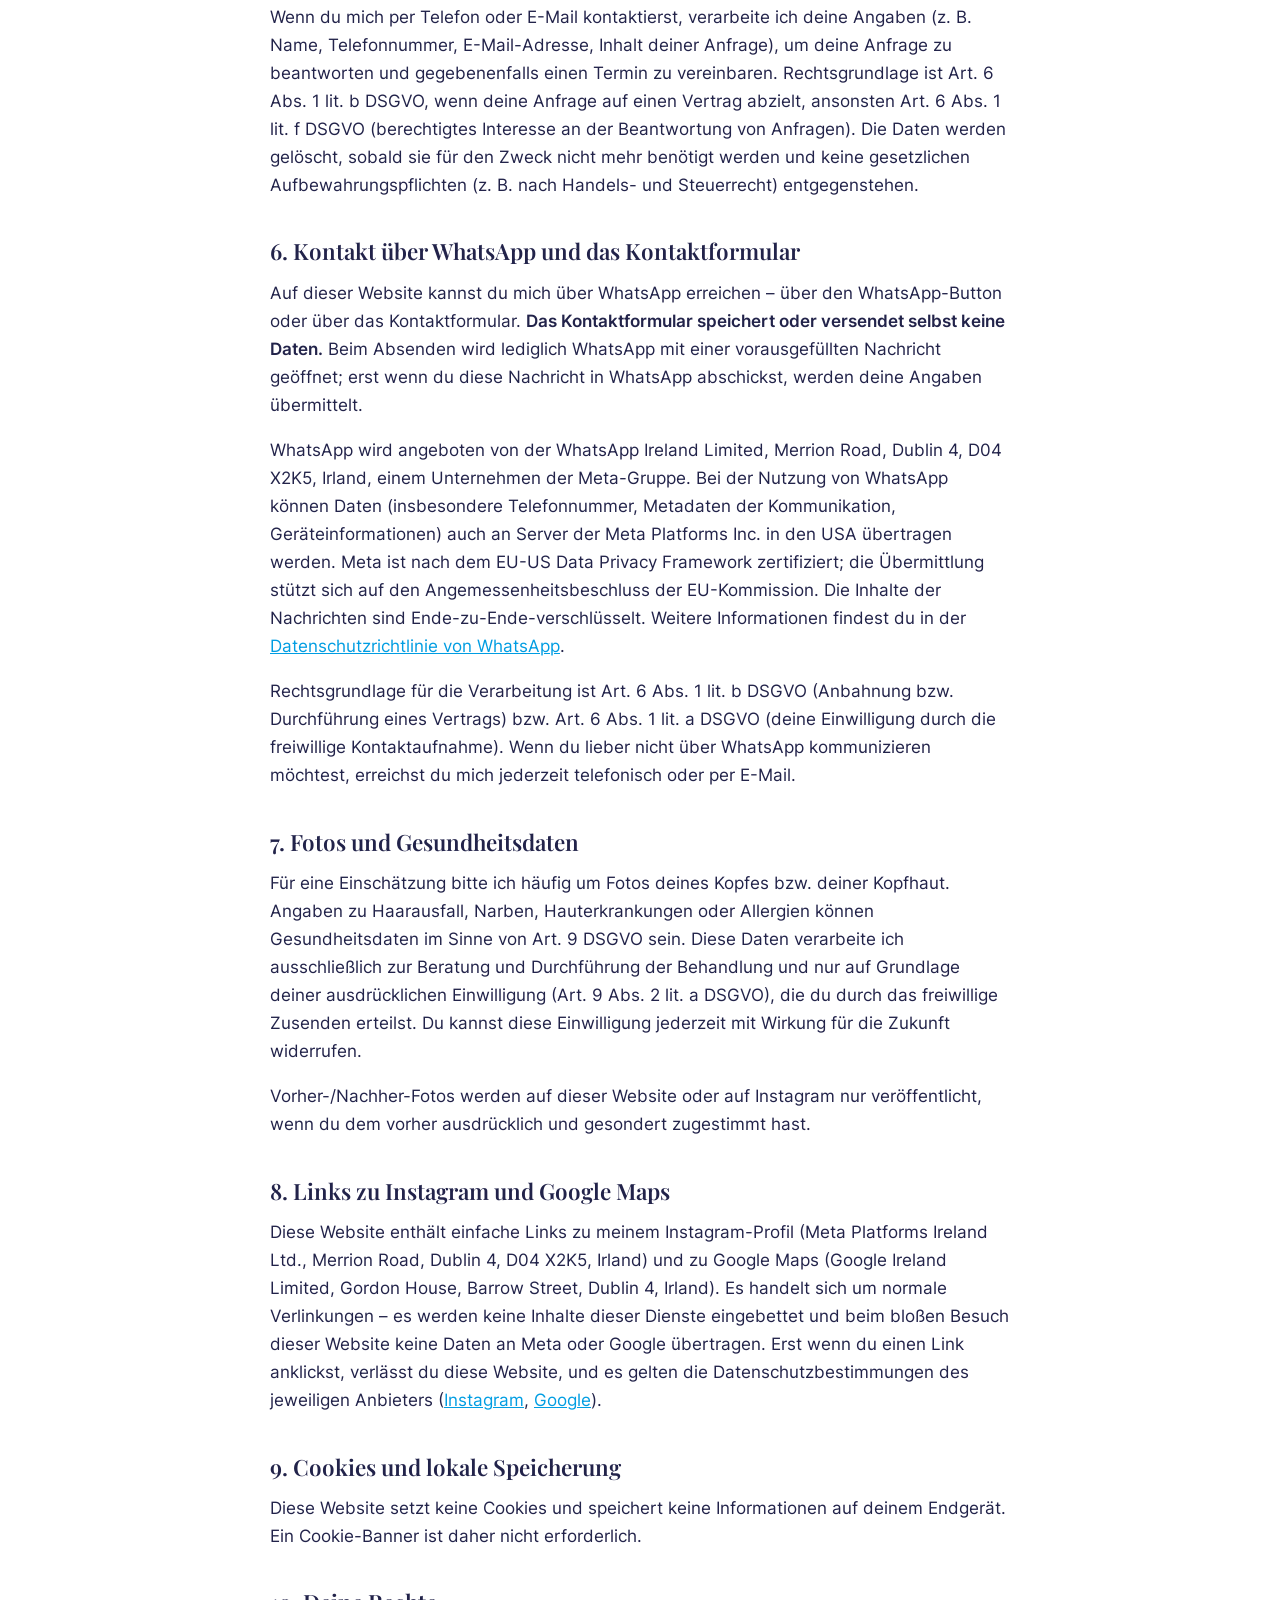
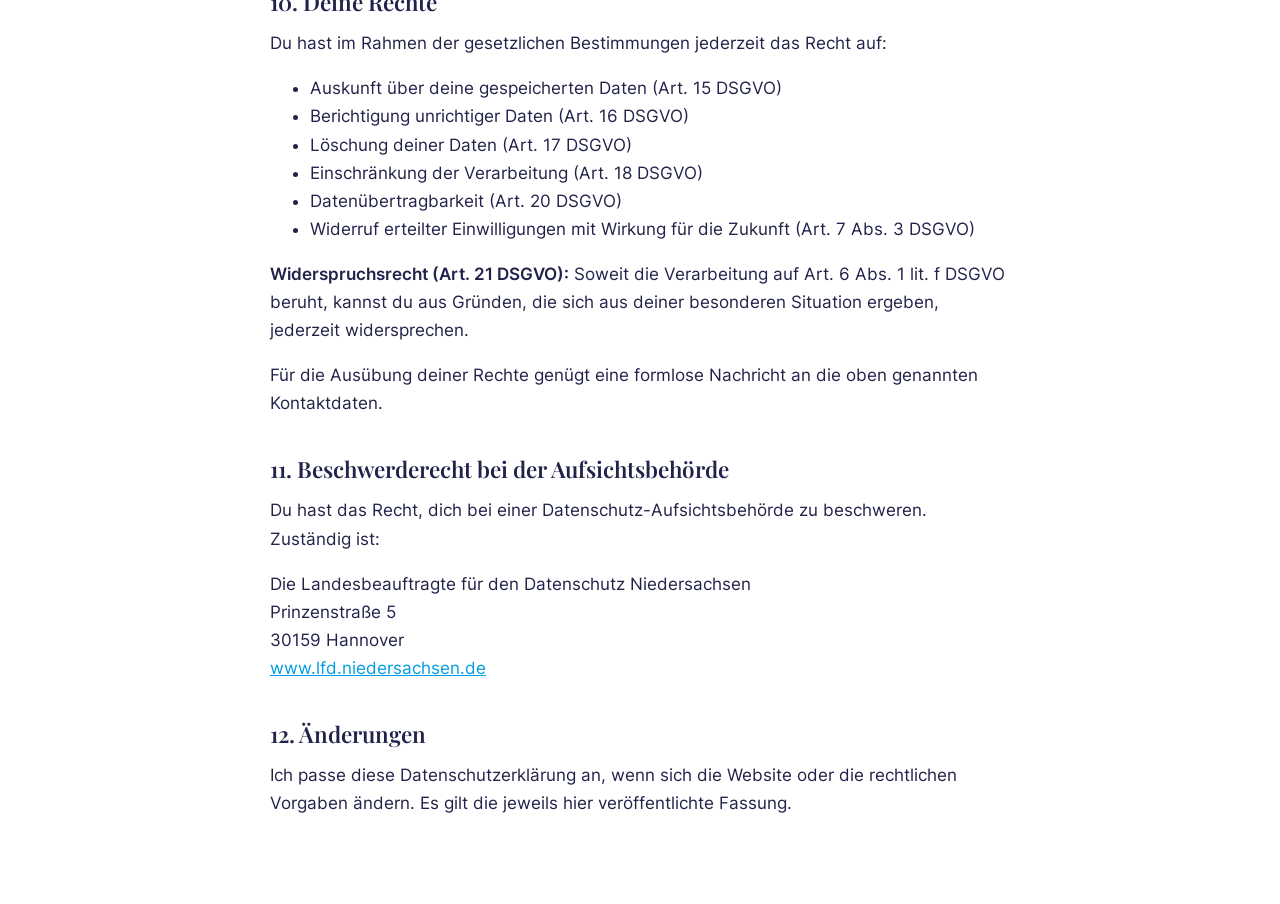
==== commit 1a14a364: "Eigene Fotos und Original-Logo einbauen, Preis ab 299 €, Karte für Frauen Co-Authored-By: Claude Opu" ====
--- a/datenschutz.html
+++ b/datenschutz.html
@@ -8,7 +8,7 @@
   <link rel="stylesheet" href="assets/styles.css">
 </head>
 <body>
-  <header class="site-header"><div class="container nav"><a href="index.html" class="logo" aria-label="Haarpigmentierung Emsland – Startseite"><span class="l1"><b>HAAR</b>PIGMENTIERUNG</span><span class="l2"><span><b>EMS</b>LAND</span><i></i></span></a><a href="index.html" class="btn btn-small">Zur Startseite</a></div></header>
+  <header class="site-header"><div class="container nav"><a href="index.html" class="logo" aria-label="Haarpigmentierung Emsland – Startseite"><img src="assets/img/logo.png" alt="Haarpigmentierung Emsland" width="986" height="178"></a><a href="index.html" class="btn btn-small">Zur Startseite</a></div></header>
   <main class="legal">
     <div class="container narrow">
       <h1>Datenschutzerklärung</h1>
--- a/assets/styles.css
+++ b/assets/styles.css
@@ -32,10 +32,10 @@
   font: 400 17px/1.65 "Inter", system-ui, sans-serif;
   -webkit-font-smoothing: antialiased;
 }
-img { max-width: 100%; display: block; border-radius: var(--radius); }
+img { max-width: 100%; height: auto; display: block; border-radius: var(--radius); }
 a { color: var(--accent); }
 h1, h2, h3 { font-family: "Playfair Display", Georgia, serif; font-weight: 600; line-height: 1.15; margin: 0 0 .6em; }
-h1 { font-size: clamp(2.4rem, 6vw, 4.2rem); }
+h1 { font-size: clamp(2.3rem, 5vw, 3.6rem); }
 h2 { font-size: clamp(1.8rem, 4vw, 2.6rem); }
 h3 { font-size: 1.25rem; }
 p { margin: 0 0 1em; }
@@ -66,14 +66,8 @@
   border-bottom: 1px solid var(--border);
 }
 .nav { display: flex; align-items: center; justify-content: space-between; height: 68px; }
-.logo { text-decoration: none; color: var(--navy); font-family: "Inter", sans-serif; font-weight: 600; line-height: 1; display: grid; gap: 3px; }
-.logo b { color: var(--blue); font-weight: 600; }
-.logo .l1 { font-size: 1.05rem; letter-spacing: .01em; }
-.logo .l2 { font-size: .78rem; display: flex; align-items: center; gap: 6px; font-weight: 500; }
-.logo .l2 b { font-weight: 500; }
-.logo .l2 i { flex: 1; min-width: 60px; height: 10px; background: var(--blue); position: relative; }
-.logo .l2 i::after { content: ""; position: absolute; right: 4px; top: 3.5px; width: 3px; height: 3px; border-radius: 50%; background: #fff; box-shadow: -6px 0 #fff, -12px 0 #fff, -18px 0 #fff; }
-.hero .logo, .site-footer .logo { color: #fff; }
+.logo { display: block; line-height: 0; }
+.logo img { height: 40px; width: auto; border-radius: 0; }
 .nav-links { display: flex; align-items: center; gap: 26px; }
 .nav-links a:not(.btn) { color: var(--text); text-decoration: none; font-size: .95rem; opacity: .85; }
 .nav-links a:not(.btn):hover { opacity: 1; color: var(--accent); }
@@ -98,7 +92,7 @@
 .trust li::before { content: "✓"; color: var(--accent); margin-right: 8px; }
 
 /* Cards */
-.cards { display: grid; grid-template-columns: repeat(auto-fit, minmax(240px, 1fr)); gap: 20px; margin-top: 36px; }
+.cards { display: grid; grid-template-columns: repeat(auto-fit, minmax(190px, 1fr)); gap: 20px; margin-top: 36px; }
 .card, .steps li, .stat, .contact-form { box-shadow: 0 6px 24px rgba(34,35,74,.06); }
 .card { background: var(--card); border: 1px solid var(--border); border-radius: var(--radius); padding: 28px; }
 .card p { color: var(--muted); margin: 0; }
@@ -184,3 +178,26 @@
   .nav-links.open { display: flex; }
   .hero { min-height: auto; padding: 70px 0 80px; }
 }
+
+/* Hero mit Bild */
+.hero-grid { display: grid; grid-template-columns: 1.15fr .85fr; gap: 56px; align-items: center; }
+.hero-img { margin: 0; position: relative; }
+.hero-img img { aspect-ratio: 1; object-fit: cover; width: 100%; box-shadow: 0 30px 60px rgba(0,0,0,.45); }
+.hero-img figcaption { position: absolute; left: 16px; bottom: 16px; background: rgba(27,28,61,.85); color: #fff; font-size: .85rem; padding: 6px 12px; border-radius: 999px; }
+.price-badge { display: inline-block; background: #fff; color: var(--navy); font-weight: 600; padding: 6px 16px; border-radius: 999px; margin: 0 0 18px; font-size: 1rem; }
+
+/* Galerie */
+.gallery figure { margin: 0; }
+.gallery img { aspect-ratio: 1; }
+.gallery figcaption { font-size: .9rem; color: var(--muted); margin-top: 10px; }
+.ig-tile { aspect-ratio: 1; border-radius: var(--radius); background: linear-gradient(135deg, var(--navy) 0%, var(--blue) 100%); color: #fff; text-decoration: none; display: flex; flex-direction: column; justify-content: center; gap: 10px; padding: 32px; transition: transform .2s; }
+.ig-tile:hover { transform: translateY(-3px); }
+.ig-tile strong { font-family: "Playfair Display", serif; font-size: 1.6rem; line-height: 1.2; }
+.ig-handle { opacity: .8; font-size: .9rem; }
+.about-img { margin: 0; }
+.about-img img { aspect-ratio: 1; object-fit: cover; width: 100%; }
+
+@media (max-width: 860px) {
+  .hero-grid { grid-template-columns: 1fr; gap: 36px; }
+  .logo img { height: 32px; }
+}
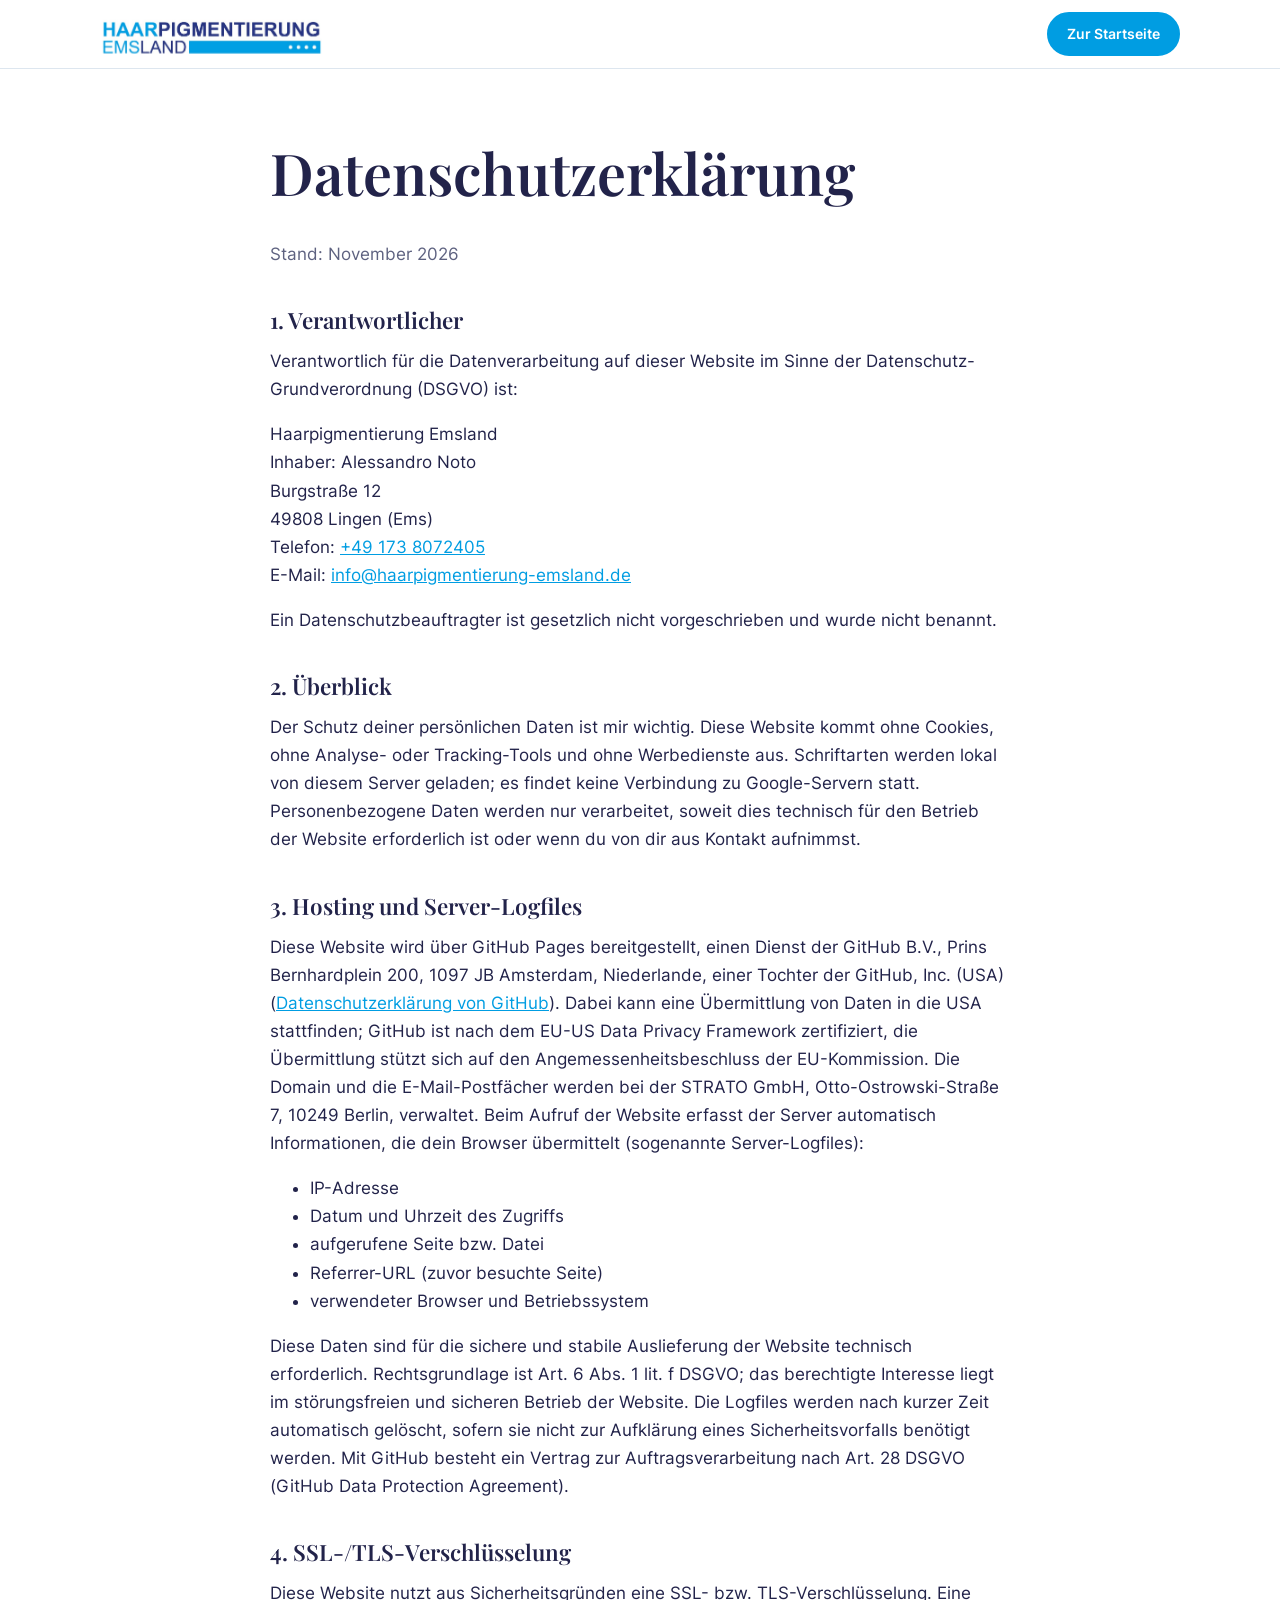
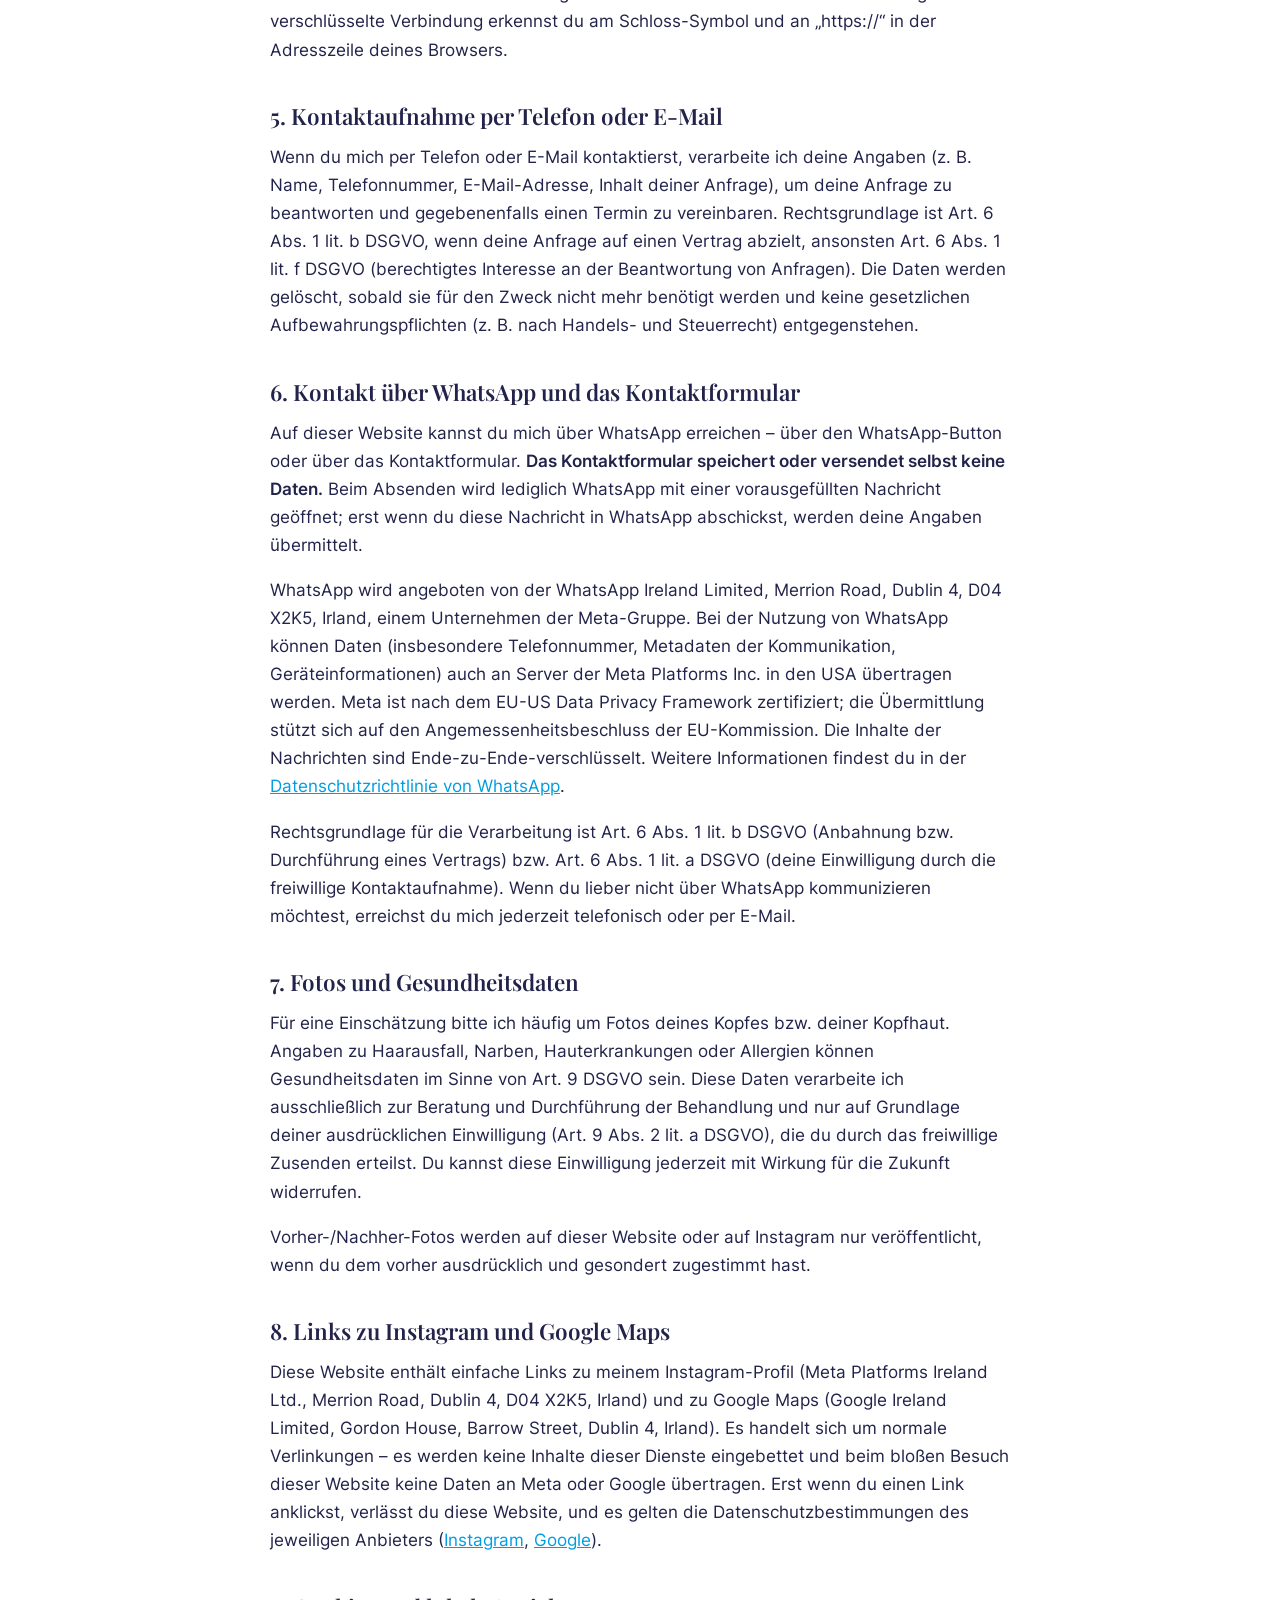
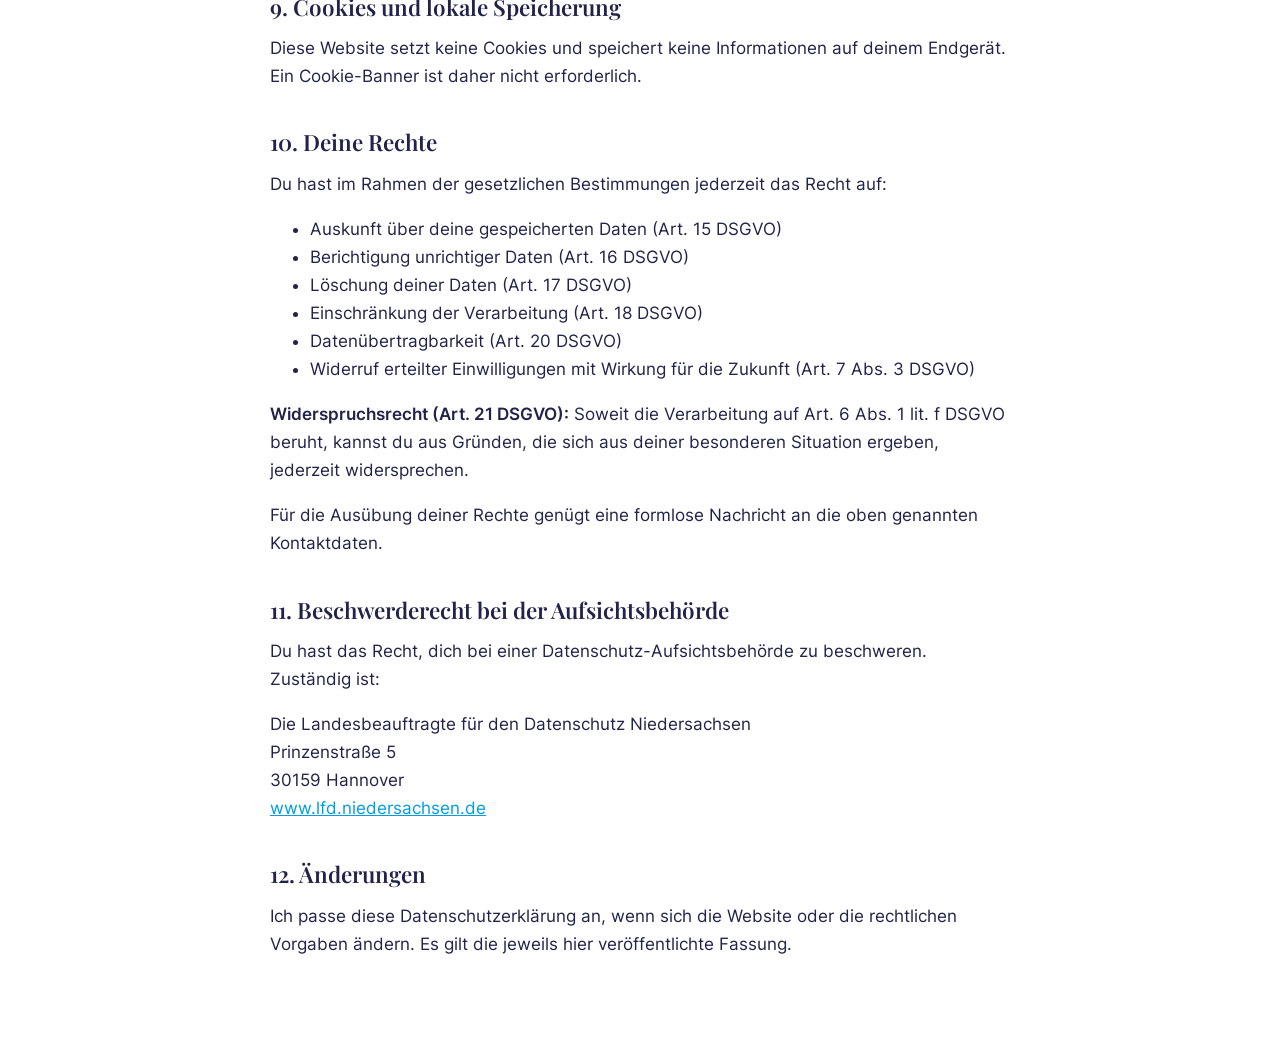
==== commit 9302cc1e: "Vorbereitung GitHub Pages: CNAME, .nojekyll, Hoster in der Datenschutzerklärung Co-Authored-By: Clau" ====
--- a/datenschutz.html
+++ b/datenschutz.html
@@ -23,7 +23,7 @@
       <p>Der Schutz deiner persönlichen Daten ist mir wichtig. Diese Website kommt ohne Cookies, ohne Analyse- oder Tracking-Tools und ohne Werbedienste aus. Schriftarten werden lokal von diesem Server geladen; es findet keine Verbindung zu Google-Servern statt. Personenbezogene Daten werden nur verarbeitet, soweit dies technisch für den Betrieb der Website erforderlich ist oder wenn du von dir aus Kontakt aufnimmst.</p>
 
       <h2>3. Hosting und Server-Logfiles</h2>
-      <p>Diese Website wird bei einem externen Dienstleister gehostet: STRATO GmbH, Otto-Ostrowski-Straße 7, 10249 Berlin (<a href="https://www.strato.de/datenschutz/" target="_blank" rel="noopener">Datenschutzerklärung von STRATO</a>). Die Server befinden sich in Deutschland. Beim Aufruf der Website erfasst der Server automatisch Informationen, die dein Browser übermittelt (sogenannte Server-Logfiles):</p>
+      <p>Diese Website wird über GitHub Pages bereitgestellt, einen Dienst der GitHub B.V., Prins Bernhardplein 200, 1097 JB Amsterdam, Niederlande, einer Tochter der GitHub, Inc. (USA) (<a href="https://docs.github.com/de/site-policy/privacy-policies/github-general-privacy-statement" target="_blank" rel="noopener">Datenschutzerklärung von GitHub</a>). Dabei kann eine Übermittlung von Daten in die USA stattfinden; GitHub ist nach dem EU-US Data Privacy Framework zertifiziert, die Übermittlung stützt sich auf den Angemessenheitsbeschluss der EU-Kommission. Die Domain und die E-Mail-Postfächer werden bei der STRATO GmbH, Otto-Ostrowski-Straße 7, 10249 Berlin, verwaltet. Beim Aufruf der Website erfasst der Server automatisch Informationen, die dein Browser übermittelt (sogenannte Server-Logfiles):</p>
       <ul>
         <li>IP-Adresse</li>
         <li>Datum und Uhrzeit des Zugriffs</li>
@@ -31,7 +31,7 @@
         <li>Referrer-URL (zuvor besuchte Seite)</li>
         <li>verwendeter Browser und Betriebssystem</li>
       </ul>
-      <p>Diese Daten sind für die sichere und stabile Auslieferung der Website technisch erforderlich. Rechtsgrundlage ist Art. 6 Abs. 1 lit. f DSGVO; das berechtigte Interesse liegt im störungsfreien und sicheren Betrieb der Website. Die Logfiles werden nach kurzer Zeit automatisch gelöscht, sofern sie nicht zur Aufklärung eines Sicherheitsvorfalls benötigt werden. Mit STRATO besteht ein Vertrag zur Auftragsverarbeitung nach Art. 28 DSGVO.</p>
+      <p>Diese Daten sind für die sichere und stabile Auslieferung der Website technisch erforderlich. Rechtsgrundlage ist Art. 6 Abs. 1 lit. f DSGVO; das berechtigte Interesse liegt im störungsfreien und sicheren Betrieb der Website. Die Logfiles werden nach kurzer Zeit automatisch gelöscht, sofern sie nicht zur Aufklärung eines Sicherheitsvorfalls benötigt werden. Mit GitHub besteht ein Vertrag zur Auftragsverarbeitung nach Art. 28 DSGVO (GitHub Data Protection Agreement).</p>
 
       <h2>4. SSL-/TLS-Verschlüsselung</h2>
       <p>Diese Website nutzt aus Sicherheitsgründen eine SSL- bzw. TLS-Verschlüsselung. Eine verschlüsselte Verbindung erkennst du am Schloss-Symbol und an „https://“ in der Adresszeile deines Browsers.</p>
--- a/assets/styles.css
+++ b/assets/styles.css
@@ -1,9 +1,17 @@
 /* Schriften lokal eingebunden (keine Verbindung zu Google) */
-@font-face { font-family: "Inter"; font-style: normal; font-weight: 400; font-display: swap; src: url("fonts/inter-latin-400-normal.woff2") format("woff2"); }
-@font-face { font-family: "Inter"; font-style: normal; font-weight: 500; font-display: swap; src: url("fonts/inter-latin-500-normal.woff2") format("woff2"); }
-@font-face { font-family: "Inter"; font-style: normal; font-weight: 600; font-display: swap; src: url("fonts/inter-latin-600-normal.woff2") format("woff2"); }
-@font-face { font-family: "Playfair Display"; font-style: normal; font-weight: 500; font-display: swap; src: url("fonts/playfair-display-latin-500-normal.woff2") format("woff2"); }
-@font-face { font-family: "Playfair Display"; font-style: normal; font-weight: 600; font-display: swap; src: url("fonts/playfair-display-latin-600-normal.woff2") format("woff2"); }
+@font-face { font-family: "Inter"; font-style: normal; font-weight: 400; font-display: swap; src: url("fonts/inter-latin-400-normal.woff2") format("woff2"); unicode-range: U+0000-00FF, U+0131, U+0152-0153, U+02BB-02BC, U+02C6, U+02DA, U+02DC, U+0304, U+0308, U+0329, U+2000-206F, U+20AC, U+2122, U+2191, U+2193, U+2212, U+2215, U+FEFF, U+FFFD; }
+@font-face { font-family: "Inter"; font-style: normal; font-weight: 400; font-display: swap; src: url("fonts/inter-latin-ext-400-normal.woff2") format("woff2"); unicode-range: U+0100-02BA, U+02BD-02C5, U+02C7-02CC, U+02CE-02D7, U+02DD-02FF, U+0304, U+0308, U+0329, U+1D00-1DBF, U+1E00-1E9F, U+1EF2-1EFF, U+2020, U+20A0-20AB, U+20AD-20C0, U+2113, U+2C60-2C7F, U+A720-A7FF; }
+@font-face { font-family: "Inter"; font-style: normal; font-weight: 500; font-display: swap; src: url("fonts/inter-latin-500-normal.woff2") format("woff2"); unicode-range: U+0000-00FF, U+0131, U+0152-0153, U+02BB-02BC, U+02C6, U+02DA, U+02DC, U+0304, U+0308, U+0329, U+2000-206F, U+20AC, U+2122, U+2191, U+2193, U+2212, U+2215, U+FEFF, U+FFFD; }
+@font-face { font-family: "Inter"; font-style: normal; font-weight: 500; font-display: swap; src: url("fonts/inter-latin-ext-500-normal.woff2") format("woff2"); unicode-range: U+0100-02BA, U+02BD-02C5, U+02C7-02CC, U+02CE-02D7, U+02DD-02FF, U+0304, U+0308, U+0329, U+1D00-1DBF, U+1E00-1E9F, U+1EF2-1EFF, U+2020, U+20A0-20AB, U+20AD-20C0, U+2113, U+2C60-2C7F, U+A720-A7FF; }
+@font-face { font-family: "Inter"; font-style: normal; font-weight: 600; font-display: swap; src: url("fonts/inter-latin-600-normal.woff2") format("woff2"); unicode-range: U+0000-00FF, U+0131, U+0152-0153, U+02BB-02BC, U+02C6, U+02DA, U+02DC, U+0304, U+0308, U+0329, U+2000-206F, U+20AC, U+2122, U+2191, U+2193, U+2212, U+2215, U+FEFF, U+FFFD; }
+@font-face { font-family: "Inter"; font-style: normal; font-weight: 600; font-display: swap; src: url("fonts/inter-latin-ext-600-normal.woff2") format("woff2"); unicode-range: U+0100-02BA, U+02BD-02C5, U+02C7-02CC, U+02CE-02D7, U+02DD-02FF, U+0304, U+0308, U+0329, U+1D00-1DBF, U+1E00-1E9F, U+1EF2-1EFF, U+2020, U+20A0-20AB, U+20AD-20C0, U+2113, U+2C60-2C7F, U+A720-A7FF; }
+@font-face { font-family: "Playfair Display"; font-style: normal; font-weight: 500; font-display: swap; src: url("fonts/playfair-display-latin-500-normal.woff2") format("woff2"); unicode-range: U+0000-00FF, U+0131, U+0152-0153, U+02BB-02BC, U+02C6, U+02DA, U+02DC, U+0304, U+0308, U+0329, U+2000-206F, U+20AC, U+2122, U+2191, U+2193, U+2212, U+2215, U+FEFF, U+FFFD; }
+@font-face { font-family: "Playfair Display"; font-style: normal; font-weight: 500; font-display: swap; src: url("fonts/playfair-display-latin-ext-500-normal.woff2") format("woff2"); unicode-range: U+0100-02BA, U+02BD-02C5, U+02C7-02CC, U+02CE-02D7, U+02DD-02FF, U+0304, U+0308, U+0329, U+1D00-1DBF, U+1E00-1E9F, U+1EF2-1EFF, U+2020, U+20A0-20AB, U+20AD-20C0, U+2113, U+2C60-2C7F, U+A720-A7FF; }
+@font-face { font-family: "Playfair Display"; font-style: normal; font-weight: 600; font-display: swap; src: url("fonts/playfair-display-latin-600-normal.woff2") format("woff2"); unicode-range: U+0000-00FF, U+0131, U+0152-0153, U+02BB-02BC, U+02C6, U+02DA, U+02DC, U+0304, U+0308, U+0329, U+2000-206F, U+20AC, U+2122, U+2191, U+2193, U+2212, U+2215, U+FEFF, U+FFFD; }
+@font-face { font-family: "Playfair Display"; font-style: normal; font-weight: 600; font-display: swap; src: url("fonts/playfair-display-latin-ext-600-normal.woff2") format("woff2"); unicode-range: U+0100-02BA, U+02BD-02C5, U+02C7-02CC, U+02CE-02D7, U+02DD-02FF, U+0304, U+0308, U+0329, U+1D00-1DBF, U+1E00-1E9F, U+1EF2-1EFF, U+2020, U+20A0-20AB, U+20AD-20C0, U+2113, U+2C60-2C7F, U+A720-A7FF; }
+@font-face { font-family: "Noto Sans Arabic"; font-style: normal; font-weight: 400; font-display: swap; src: url("fonts/noto-sans-arabic-arabic-400-normal.woff2") format("woff2"); unicode-range: U+0600-06FF, U+0750-077F, U+0870-088E, U+0890-0891, U+0897-08E1, U+08E3-08FF, U+200C-200E, U+2010-2011, U+204F, U+2E41, U+FB50-FDFF, U+FE70-FE74, U+FE76-FEFC, U+102E0-102FB, U+10E60-10E7E, U+10EC2-10EC4, U+10EFC-10EFF, U+1EE00-1EEF1; }
+@font-face { font-family: "Noto Sans Arabic"; font-style: normal; font-weight: 600; font-display: swap; src: url("fonts/noto-sans-arabic-arabic-600-normal.woff2") format("woff2"); unicode-range: U+0600-06FF, U+0750-077F, U+0870-088E, U+0890-0891, U+0897-08E1, U+08E3-08FF, U+200C-200E, U+2010-2011, U+204F, U+2E41, U+FB50-FDFF, U+FE70-FE74, U+FE76-FEFC, U+102E0-102FB, U+10E60-10E7E, U+10EC2-10EC4, U+10EFC-10EFF, U+1EE00-1EEF1; }
+@font-face { font-family: "Noto Kufi Arabic"; font-style: normal; font-weight: 600; font-display: swap; src: url("fonts/noto-kufi-arabic-arabic-600-normal.woff2") format("woff2"); unicode-range: U+0600-06FF, U+0750-077F, U+0870-088E, U+0890-0891, U+0897-08E1, U+08E3-08FF, U+200C-200E, U+2010-2011, U+204F, U+2E41, U+FB50-FDFF, U+FE70-FE74, U+FE76-FEFC, U+102E0-102FB, U+10E60-10E7E, U+10EC2-10EC4, U+10EFC-10EFF, U+1EE00-1EEF1; }
 
 :root {
   /* Markenfarben aus dem Logo */
@@ -29,12 +37,12 @@
   margin: 0;
   background: var(--bg);
   color: var(--text);
-  font: 400 17px/1.65 "Inter", system-ui, sans-serif;
+  font: 400 17px/1.65 "Inter", "Noto Sans Arabic", system-ui, sans-serif;
   -webkit-font-smoothing: antialiased;
 }
 img { max-width: 100%; height: auto; display: block; border-radius: var(--radius); }
 a { color: var(--accent); }
-h1, h2, h3 { font-family: "Playfair Display", Georgia, serif; font-weight: 600; line-height: 1.15; margin: 0 0 .6em; }
+h1, h2, h3 { font-family: "Playfair Display", "Noto Kufi Arabic", Georgia, serif; font-weight: 600; line-height: 1.15; margin: 0 0 .6em; }
 h1 { font-size: clamp(2.3rem, 5vw, 3.6rem); }
 h2 { font-size: clamp(1.8rem, 4vw, 2.6rem); }
 h3 { font-size: 1.25rem; }
@@ -76,7 +84,7 @@
 
 /* Hero */
 .hero {
-  min-height: calc(100vh - 68px); display: flex; align-items: center; padding: 80px 0;
+  min-height: min(calc(100vh - 68px), 760px); display: flex; align-items: center; padding: 80px 0;
   background:
     linear-gradient(90deg, rgba(27,28,61,.97) 35%, rgba(27,28,61,.7)),
     radial-gradient(circle at 80% 40%, #0a6fa8 0%, transparent 60%),
@@ -114,7 +122,7 @@
 .steps p { color: var(--muted); margin: 0; }
 
 /* Gallery / Platzhalter */
-.gallery { display: grid; grid-template-columns: repeat(auto-fill, minmax(260px, 1fr)); gap: 16px; margin-top: 30px; }
+.gallery { display: grid; grid-template-columns: repeat(auto-fill, minmax(230px, 1fr)); gap: 20px; margin-top: 20px; }
 .gallery img { aspect-ratio: 4/5; object-fit: cover; width: 100%; }
 .ph {
   aspect-ratio: 4/5; border: 1px dashed #b9c7d6; border-radius: var(--radius);
@@ -199,5 +207,213 @@
 
 @media (max-width: 860px) {
   .hero-grid { grid-template-columns: 1fr; gap: 36px; }
-  .logo img { height: 32px; }
-}
+  .logo img { height: 28px; }
+}
+
+/* Vorher / Nachher */
+.ba-list { display: grid; grid-template-columns: 1fr 1fr; gap: 28px; margin: 30px 0 40px; }
+.ba { background: var(--card); border: 1px solid var(--border); border-radius: var(--radius); padding: 14px 14px 22px; box-shadow: 0 6px 24px rgba(34,35,74,.06); }
+.ba-imgs { display: grid; grid-template-columns: 1fr 1fr; gap: 6px; margin-bottom: 16px; }
+.ba-imgs figure { margin: 0; position: relative; }
+.ba-imgs img { aspect-ratio: 1; object-fit: cover; width: 100%; border-radius: 10px; }
+.ba h3, .ba p { margin-left: 8px; margin-right: 8px; }
+.ba p { margin-bottom: 0; }
+.tag { position: absolute; left: 8px; bottom: 8px; background: rgba(27,28,61,.85); color: #fff; font-size: .75rem; font-weight: 600; letter-spacing: .06em; text-transform: uppercase; padding: 4px 10px; border-radius: 999px; }
+.tag-after { background: var(--blue); }
+@media (max-width: 860px) { .ba-list { grid-template-columns: 1fr; } }
+
+.sub { margin-top: 10px; }
+
+.ba-3 { grid-template-columns: 1fr 1fr 1fr; }
+.process-strip { display: grid; grid-template-columns: repeat(3, 1fr); gap: 20px; margin-top: 28px; }
+.process-strip figure { margin: 0; }
+.process-strip img { aspect-ratio: 1; object-fit: cover; width: 100%; }
+.process-strip figcaption { font-size: .92rem; color: var(--muted); margin-top: 10px; }
+.process-strip strong { color: var(--text); }
+@media (max-width: 860px) { .process-strip { grid-template-columns: 1fr; } }
+.ig-card { aspect-ratio: auto; min-height: 100%; }
+.gallery-4 { grid-template-columns: repeat(4, minmax(0, 1fr)); margin-top: 0; }
+.gallery-4 .ig-tile { padding: 24px; }
+.gallery-4 .ig-tile strong { font-size: 1.35rem; }
+@media (max-width: 860px) { .gallery-4 { grid-template-columns: repeat(2, minmax(0, 1fr)); } }
+.ba-wide { grid-column: 1 / -1; }
+.ba-wide .ba-imgs { gap: 10px; }
+.gallery-3 { grid-template-columns: repeat(3, minmax(0, 1fr)); margin-top: 0; }
+@media (max-width: 860px) { .gallery-3 { grid-template-columns: 1fr; } .ba-3 { grid-template-columns: 1fr; } }
+.cards { grid-template-columns: repeat(3, minmax(0, 1fr)); }
+@media (max-width: 860px) { .cards { grid-template-columns: repeat(2, minmax(0, 1fr)); } }
+@media (max-width: 560px) { .cards { grid-template-columns: 1fr; } }
+.hero-img { max-width: 360px; width: 100%; justify-self: end; }
+@media (max-width: 860px) { .hero-img { max-width: 280px; justify-self: start; } }
+
+/* ================= Sprachumschalter & Header ================= */
+.nav-right { display: flex; align-items: center; gap: 22px; }
+.site-header { transition: box-shadow .3s; }
+.site-header.scrolled { box-shadow: 0 6px 24px rgba(34,35,74,.08); }
+.lang-switch { display: flex; gap: 2px; background: var(--bg-alt); border: 1px solid var(--border); border-radius: 999px; padding: 3px; }
+.lang-switch button { font: 600 .78rem/1 "Inter", "Noto Sans Arabic", sans-serif; color: var(--muted); background: none; border: 0; border-radius: 999px; padding: 7px 10px; cursor: pointer; transition: background .2s, color .2s; }
+.lang-switch button:hover { color: var(--navy); }
+.lang-switch button[aria-pressed="true"] { background: var(--navy); color: #fff; }
+.lang-switch button:focus-visible, .btn:focus-visible, .nav-links a:focus-visible { outline: 2px solid var(--blue); outline-offset: 2px; }
+@media (max-width: 1080px) { .nav-links { gap: 16px; } .nav-links a:not(.btn) { font-size: .9rem; } }
+@media (max-width: 860px) {
+  .nav-right { gap: 10px; }
+  .lang-switch button { padding: 6px 7px; font-size: .72rem; }
+}
+@media (max-width: 380px) { .logo img { height: 26px; } }
+
+/* ================= Titelbereich: Pigmentpunkte & Einstieg ================= */
+.hero { position: relative; overflow: hidden; }
+.hero-dots { position: absolute; inset: 0; width: 100%; height: 100%; pointer-events: none; }
+.hero .container { position: relative; z-index: 1; }
+@keyframes fadeUp { from { opacity: 0; transform: translateY(26px); } to { opacity: 1; transform: none; } }
+@keyframes floatY { 0%, 100% { transform: translateY(0); } 50% { transform: translateY(-10px); } }
+@keyframes pulse { 0% { box-shadow: 0 0 0 0 rgba(37,211,102,.55); } 70% { box-shadow: 0 0 0 16px rgba(37,211,102,0); } 100% { box-shadow: 0 0 0 0 rgba(37,211,102,0); } }
+.js .hero .anim { animation: fadeUp .9s cubic-bezier(.2,.7,.2,1) both; }
+.js .hero .anim:nth-child(1) { animation-delay: .05s; }
+.js .hero .anim:nth-child(2) { animation-delay: .15s; }
+.js .hero .anim:nth-child(3) { animation-delay: .28s; }
+.js .hero .anim:nth-child(4) { animation-delay: .4s; }
+.js .hero .anim:nth-child(5) { animation-delay: .5s; }
+.js .hero-img.anim { animation-delay: .35s; }
+.hero-img img { animation: floatY 7s ease-in-out 1.4s infinite; }
+
+/* ================= Einblenden beim Scrollen ================= */
+.js .reveal { opacity: 0; transform: translateY(28px); transition: opacity .8s cubic-bezier(.2,.7,.2,1), transform .8s cubic-bezier(.2,.7,.2,1); transition-delay: var(--d, 0ms); }
+.js .reveal.in { opacity: 1; transform: none; }
+
+/* ================= Hover-Effekte ================= */
+.card, .steps li, .stat { transition: transform .35s ease, box-shadow .35s ease, border-color .35s; }
+.card:hover, .steps li:hover, .stat:hover { transform: translateY(-6px); box-shadow: 0 16px 40px rgba(34,35,74,.12); border-color: rgba(0,157,226,.35); }
+.card h3, .steps h3 { transition: color .3s; }
+.card:hover h3, .steps li:hover h3 { color: var(--blue); }
+.ba-imgs figure, .about-img { overflow: hidden; border-radius: 10px; }
+.about-img { border-radius: var(--radius); }
+.ba-imgs img, .about-img img { transition: transform .8s cubic-bezier(.2,.7,.2,1); }
+.ba-imgs figure:hover img, .about-img:hover img { transform: scale(1.05); }
+.gallery figure img { transition: transform .4s ease, box-shadow .4s ease; }
+.gallery figure:hover img { transform: translateY(-6px); box-shadow: 0 18px 40px rgba(34,35,74,.18); }
+.btn { transition: background .2s, transform .2s, box-shadow .2s; }
+.btn:hover { box-shadow: 0 10px 24px rgba(0,157,226,.3); }
+.wa-float { animation: pulse 2.6s infinite; }
+details summary::after { transition: transform .25s; }
+details[open] p { animation: fadeUp .4s ease both; }
+
+/* Ergebnisse */
+.ba-wide { margin-top: 30px; }
+.ba-wide .ba-imgs { gap: 12px; }
+.gallery-3 { margin-top: 28px; }
+
+/* Footer-Instagram */
+.ig-btn { display: inline-flex; align-items: center; gap: 8px; border: 1px solid rgba(255,255,255,.25); border-radius: 999px; padding: 6px 14px; }
+.ig-btn:hover { border-color: var(--blue); }
+
+/* ================= Arabisch (rechts nach links) ================= */
+[dir="rtl"] body { font-family: "Noto Sans Arabic", "Inter", system-ui, sans-serif; }
+[dir="rtl"] h1, [dir="rtl"] h2, [dir="rtl"] h3 { font-family: "Noto Kufi Arabic", "Playfair Display", serif; line-height: 1.4; }
+[dir="rtl"] .eyebrow, [dir="rtl"] .tag { letter-spacing: 0; }
+[dir="rtl"] .feature-list li { padding: 12px 30px 12px 0; }
+[dir="rtl"] .feature-list li::before { left: auto; right: 0; }
+[dir="rtl"] .trust li::before { margin-right: 0; margin-left: 8px; }
+[dir="rtl"] .tag { left: auto; right: 8px; }
+[dir="rtl"] .hero-img figcaption { left: auto; right: 16px; }
+[dir="rtl"] .wa-float { right: auto; left: 20px; }
+[dir="rtl"] .hero-img { justify-self: start; }
+@media (max-width: 860px) { [dir="rtl"] .hero-img { justify-self: end; } }
+
+@media (prefers-reduced-motion: reduce) {
+  *, *::before, *::after { animation: none !important; transition: none !important; }
+  .js .reveal { opacity: 1; transform: none; }
+}
+
+/* ================= Logo-Intro ================= */
+.intro { position: fixed; inset: 0; z-index: 100; background: #fff; display: grid; place-content: center; justify-items: center; gap: 26px; transition: transform .7s cubic-bezier(.7,0,.2,1), opacity .7s; }
+.intro.out { transform: translateY(-100%); opacity: .9; }
+.intro-logo { position: relative; overflow: hidden; width: min(70vw, 420px); }
+.intro-logo img { width: 100%; height: auto; border-radius: 0; clip-path: inset(0 100% 0 0); animation: logoReveal .9s cubic-bezier(.6,0,.2,1) .15s forwards; }
+.intro-shine { position: absolute; inset: 0; background: linear-gradient(100deg, transparent 30%, rgba(255,255,255,.85) 50%, transparent 70%); transform: translateX(-120%); animation: shine .8s ease-in-out 1s forwards; }
+.intro-dots { display: flex; gap: 10px; }
+.intro-dots i { width: 8px; height: 8px; border-radius: 50%; background: var(--blue); opacity: 0; animation: dotIn .3s ease forwards; }
+.intro-dots i:nth-child(1) { animation-delay: .9s; }
+.intro-dots i:nth-child(2) { animation-delay: 1s; }
+.intro-dots i:nth-child(3) { animation-delay: 1.1s; }
+.intro-dots i:nth-child(4) { animation-delay: 1.2s; }
+@keyframes logoReveal { to { clip-path: inset(0 0 0 0); } }
+@keyframes shine { to { transform: translateX(120%); } }
+@keyframes dotIn { from { opacity: 0; transform: scale(.3); } to { opacity: 1; transform: none; } }
+[dir="rtl"] .intro-logo img { clip-path: inset(0 0 0 100%); }
+html.intro-on { overflow: hidden; }
+/* Titelbereich startet erst nach dem Intro */
+.js .hero .anim { animation-delay: calc(var(--intro, 0s) + var(--ad, 0s)) !important; }
+.js .hero .anim:nth-child(1) { --ad: .05s; } .js .hero .anim:nth-child(2) { --ad: .15s; } .js .hero .anim:nth-child(3) { --ad: .28s; }
+.js .hero .anim:nth-child(4) { --ad: .4s; } .js .hero .anim:nth-child(5) { --ad: .5s; } .js .hero-img.anim { --ad: .35s; }
+.js { --intro: 1.75s; }
+@media (prefers-reduced-motion: reduce) { .js { --intro: 0s; } }
+.logo img { animation: fadeUp .8s ease calc(var(--intro, 0s) + .1s) both; }
+.about-img { max-width: 340px; width: 100%; justify-self: center; }
+
+/* Leistungen im Titelbereich */
+.hero-grid { grid-template-columns: minmax(0, 1fr) auto auto; gap: 40px; }
+.hero-img { justify-self: end; max-width: 340px; }
+.hero-services { align-self: center; }
+.hero-services-title { font-size: .78rem; font-weight: 600; letter-spacing: .14em; text-transform: uppercase; color: var(--blue); margin: 0 0 12px; }
+.hero-services ul { list-style: none; margin: 0; padding: 0; display: grid; gap: 10px; }
+.hero-services li > span { display: flex; align-items: center; gap: 10px; color: #fff; text-decoration: none; background: rgba(255,255,255,.06); border: 1px solid rgba(255,255,255,.14); border-radius: 999px; padding: 9px 18px 9px 12px; font-weight: 500; font-size: .95rem; white-space: nowrap; transition: background .25s, border-color .25s, transform .25s; }
+.hero-services li > span::before { content: ""; width: 8px; height: 8px; border-radius: 50%; background: var(--blue); box-shadow: 0 0 0 4px rgba(0,157,226,.2); flex: none; }
+[dir="rtl"] .hero-services li > span { padding: 9px 12px 9px 18px; }
+.js .hero .hero-services.anim { --ad: .3s; }
+@media (max-width: 1080px) {
+  .hero-grid { grid-template-columns: minmax(0, 1fr) auto; }
+  .hero-services { grid-column: 1 / -1; grid-row: 2; }
+  .hero-services ul { display: flex; flex-wrap: wrap; }
+}
+@media (max-width: 860px) {
+  .hero-grid { grid-template-columns: 1fr; }
+  .hero-services { grid-row: auto; }
+  .hero-services li > span { font-size: .88rem; padding: 7px 14px 7px 10px; }
+}
+.hero h1 { font-size: clamp(2.2rem, 4.1vw, 3.2rem); }
+/* "Ich helfe bei" als schlichte Liste */
+.hero-services ul { display: grid !important; gap: 12px; }
+.hero-services li > span { display: flex; align-items: center; gap: 10px; background: none !important; border: 0 !important; border-radius: 0; padding: 0 !important; color: #fff; font-size: 1.05rem; font-weight: 500; white-space: nowrap; }
+.hero-services li > span::before { content: "✓" !important; width: auto !important; height: auto !important; border-radius: 0 !important; background: none !important; box-shadow: none !important; color: var(--blue); font-weight: 600; }
+@media (max-width: 1080px) { .hero-services ul { grid-template-columns: repeat(2, max-content); column-gap: 32px; } }
+@media (max-width: 860px) { .hero-services li > span { font-size: .98rem; } }
+/* Haken unter den Buttons: sauber in 2 Spalten */
+.trust { display: grid; grid-template-columns: repeat(2, max-content); gap: 10px 28px; }
+.trust li { white-space: nowrap; }
+@media (max-width: 420px) { .trust { column-gap: 16px; font-size: .84rem; } }
+@media (max-width: 379px) { .trust { grid-template-columns: 1fr 1fr; } .trust li { white-space: normal; } }
+
+/* ================= Alternative zur Haartransplantation ================= */
+.vs-section { background: var(--navy-deep); color: #fff; }
+.vs-section h2 { color: #fff; max-width: 760px; }
+.lead-dark { color: #c9cde6; max-width: 760px; font-size: 1.08rem; }
+.vs-table { margin-top: 36px; display: grid; gap: 10px; }
+.vs-row { display: grid; grid-template-columns: 200px minmax(0, 1fr) minmax(0, 1fr); gap: 10px; }
+.vs-head > div { font-weight: 600; font-size: .95rem; padding: 0 18px 4px; }
+.vs-col-ht { color: #9aa0c0; }
+.vs-col-smp { color: var(--blue); }
+.vs-label { font-family: "Playfair Display", "Noto Kufi Arabic", serif; font-weight: 600; font-size: 1.05rem; align-self: center; }
+.vs-cell { display: flex; gap: 12px; align-items: flex-start; border-radius: 12px; padding: 16px 18px; font-size: .95rem; line-height: 1.5; }
+.vs-ht { background: rgba(255,255,255,.04); border: 1px solid rgba(255,255,255,.08); color: #b4b9d6; }
+.vs-smp { background: rgba(0,157,226,.14); border: 1px solid rgba(0,157,226,.45); color: #fff; }
+.vs-mark { flex: none; width: 22px; height: 22px; border-radius: 50%; display: grid; place-items: center; font-size: .75rem; font-weight: 700; }
+.vs-ht .vs-mark { background: rgba(255,255,255,.1); color: #9aa0c0; }
+.vs-smp .vs-mark { background: var(--blue); color: #fff; }
+.vs-row:not(.vs-head) { transition: transform .3s; }
+.vs-row:not(.vs-head):hover .vs-smp { box-shadow: 0 0 0 1px var(--blue), 0 10px 30px rgba(0,157,226,.25); }
+@media (max-width: 760px) {
+  .vs-head { display: none; }
+  .vs-row { grid-template-columns: 1fr 1fr; }
+  .vs-label { grid-column: 1 / -1; margin-top: 10px; }
+  .vs-cell { flex-direction: column; gap: 8px; font-size: .88rem; padding: 14px; }
+  .vs-tag { display: block !important; font-size: .7rem; font-weight: 600; letter-spacing: .06em; text-transform: uppercase; }
+  .vs-ht .vs-tag { color: #9aa0c0; } .vs-smp .vs-tag { color: #7fd0f5; }
+  .vs-cell .vs-mark { display: none; }
+}
+.vs-tag { display: none; }
+.nav-links a { white-space: nowrap; }
+@media (max-width: 1240px) { .nav-links { gap: 14px; } .nav-links a:not(.btn) { font-size: .88rem; } .nav-right { gap: 14px; } }
+.hero .lead strong { color: #fff; }
+.nav { gap: 24px; } @media (max-width: 1240px) and (min-width: 861px) { .logo img { height: 34px; } }
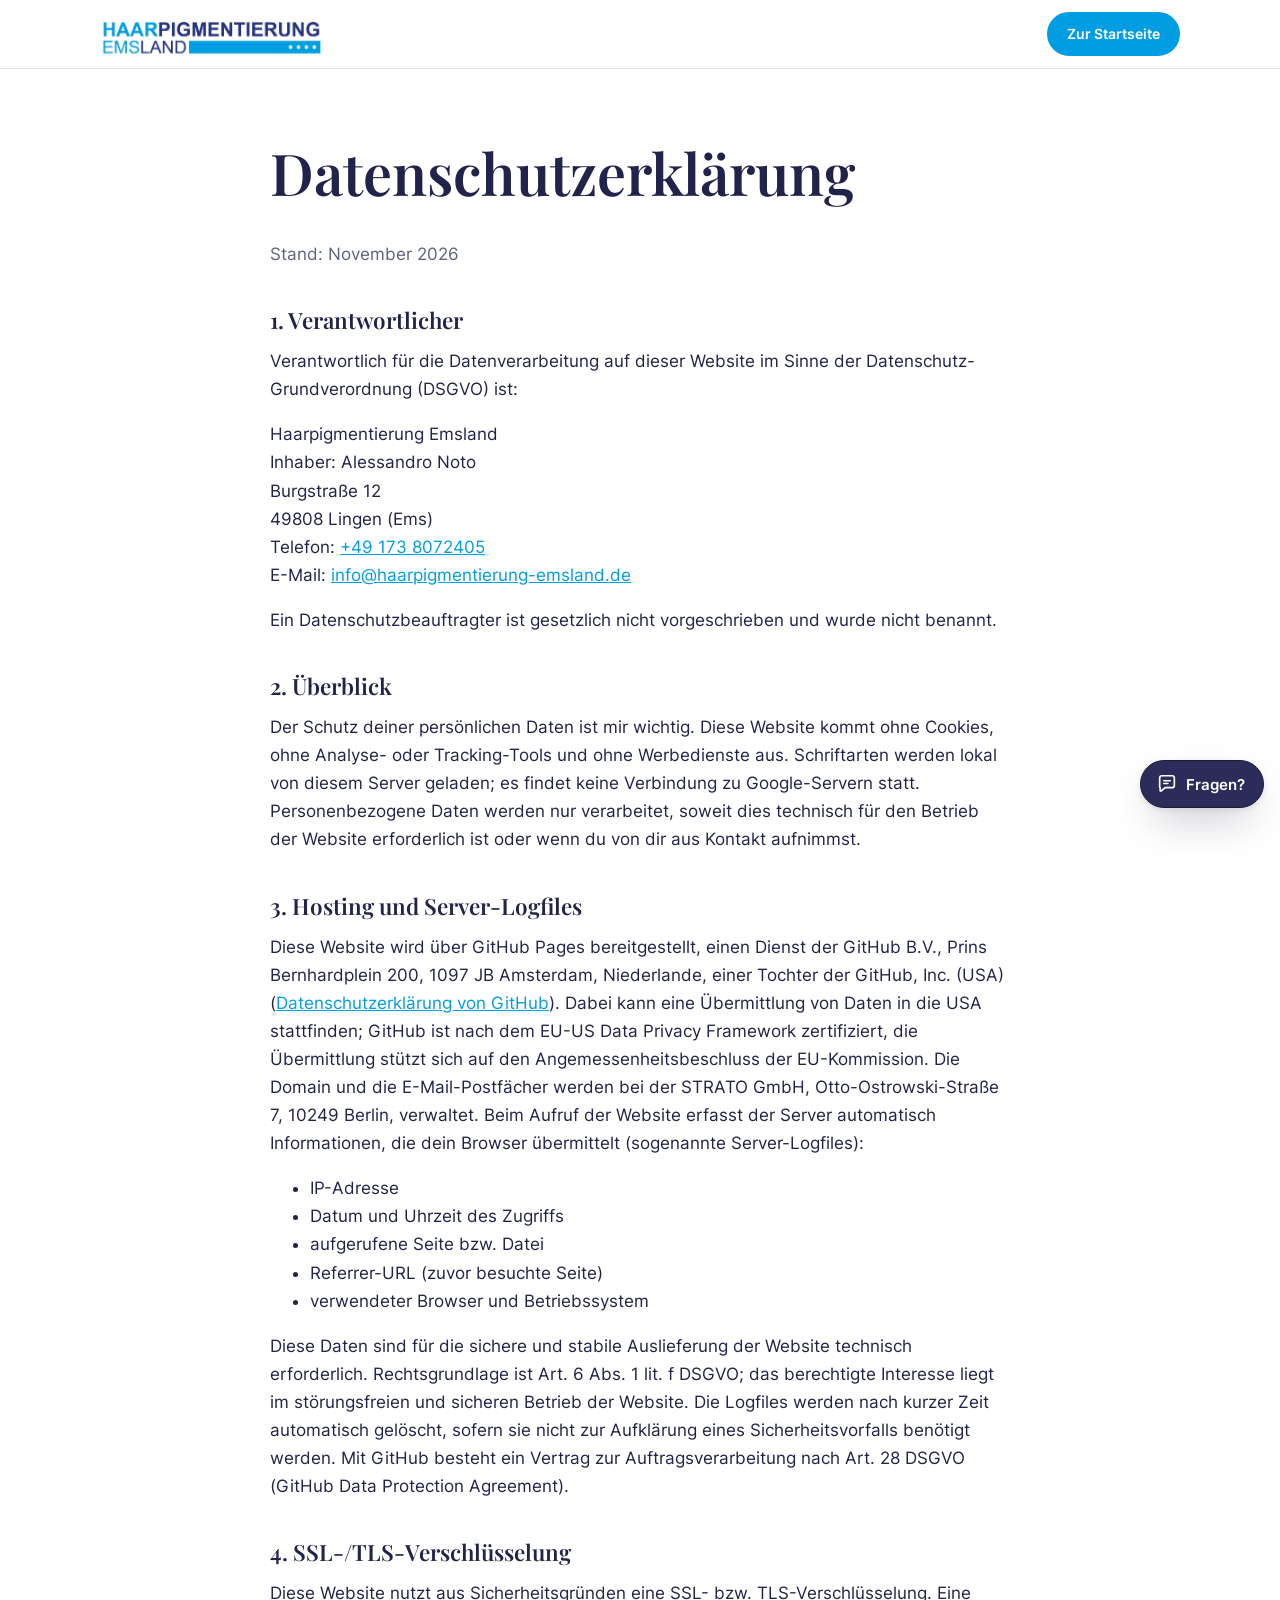
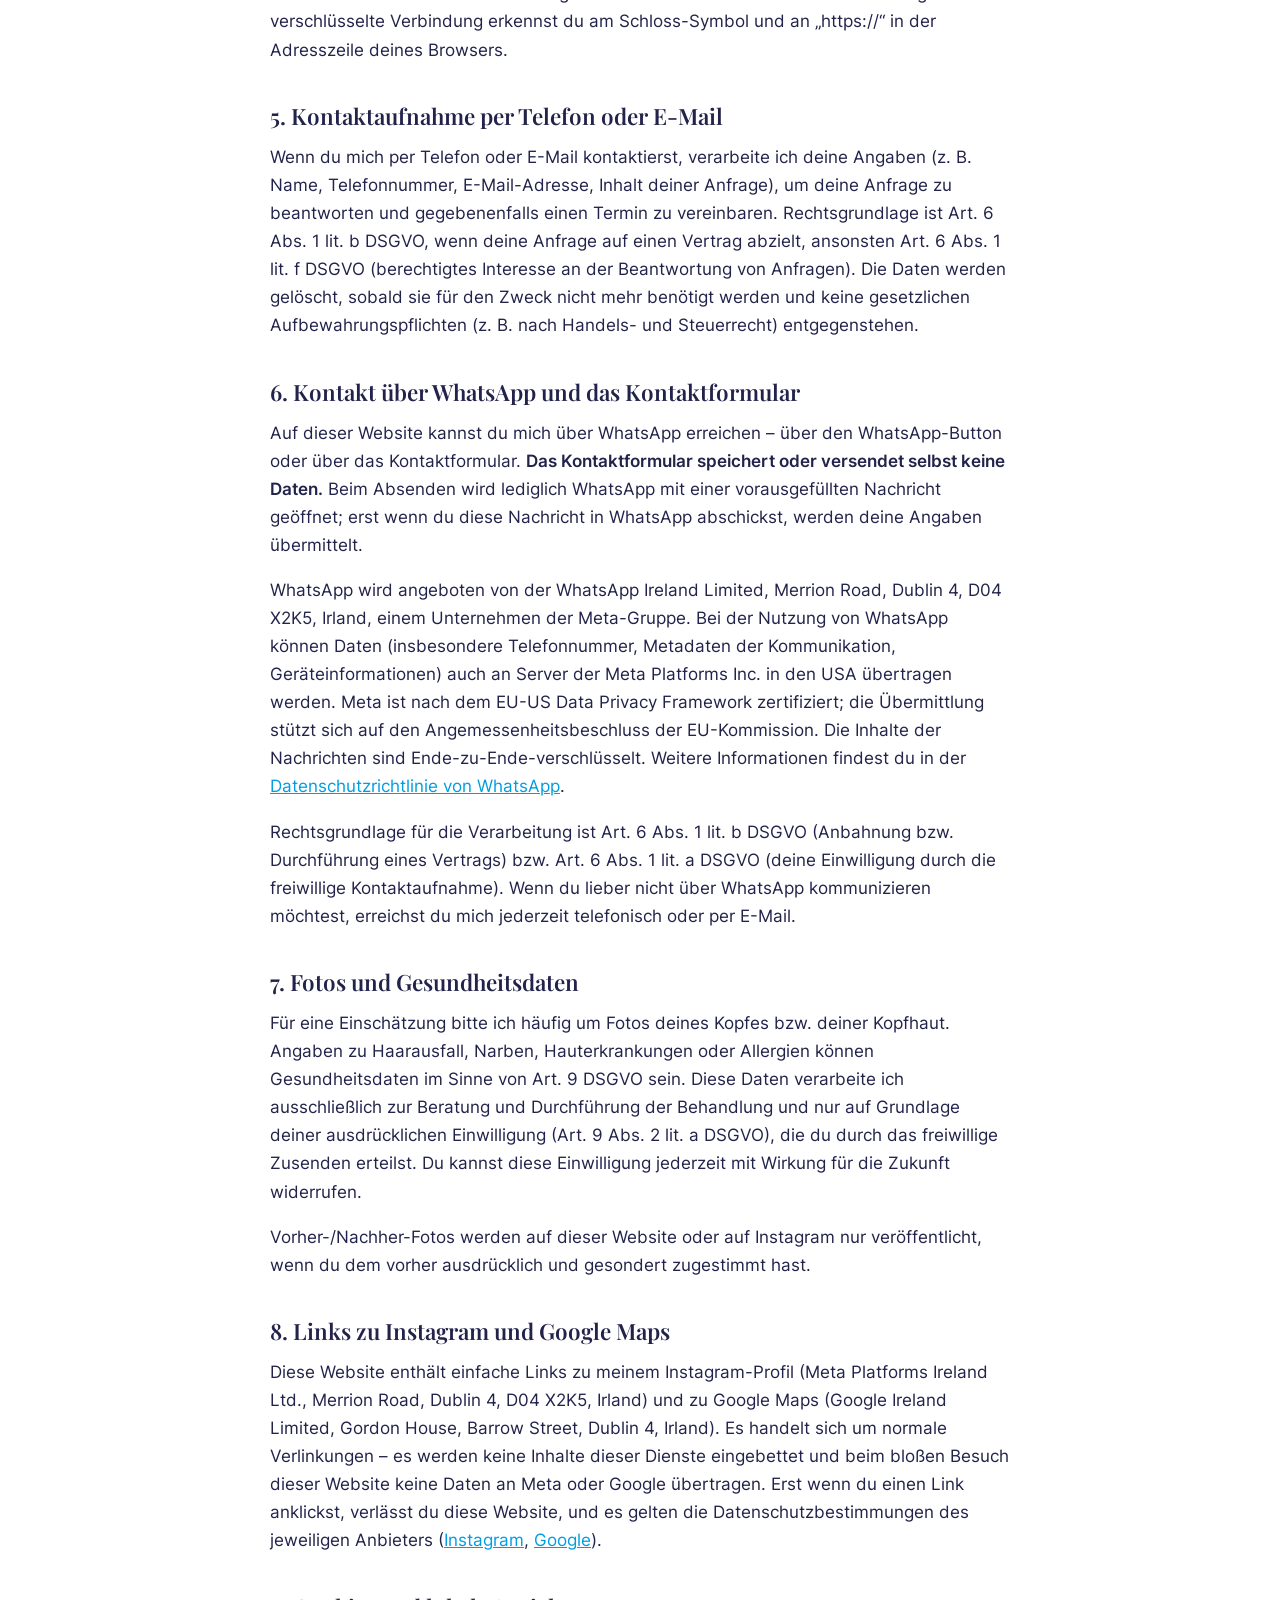
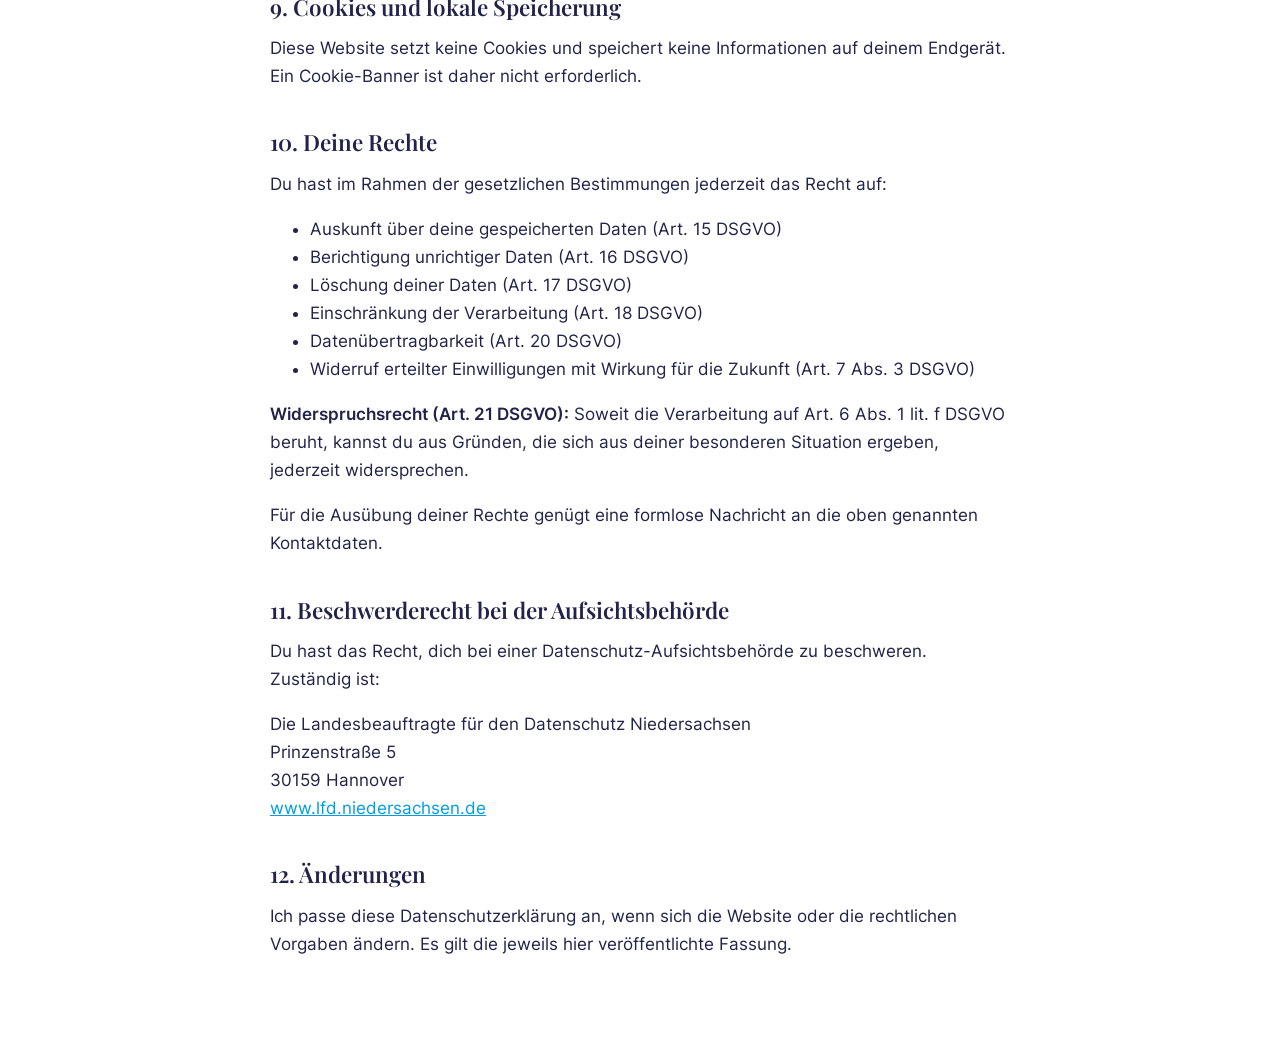
==== commit 73a78863: "Chat-Assistent: FAQ-Bot rein im Browser (Deutsch und Englisch) - assets/chatbot.js/.css: Button unte" ====
--- a/datenschutz.html
+++ b/datenschutz.html
@@ -75,5 +75,6 @@
       <p>Ich passe diese Datenschutzerklärung an, wenn sich die Website oder die rechtlichen Vorgaben ändern. Es gilt die jeweils hier veröffentlichte Fassung.</p>
     </div>
   </main>
+<script src="assets/chatbot.js?v=1" defer></script>
 </body>
 </html>
